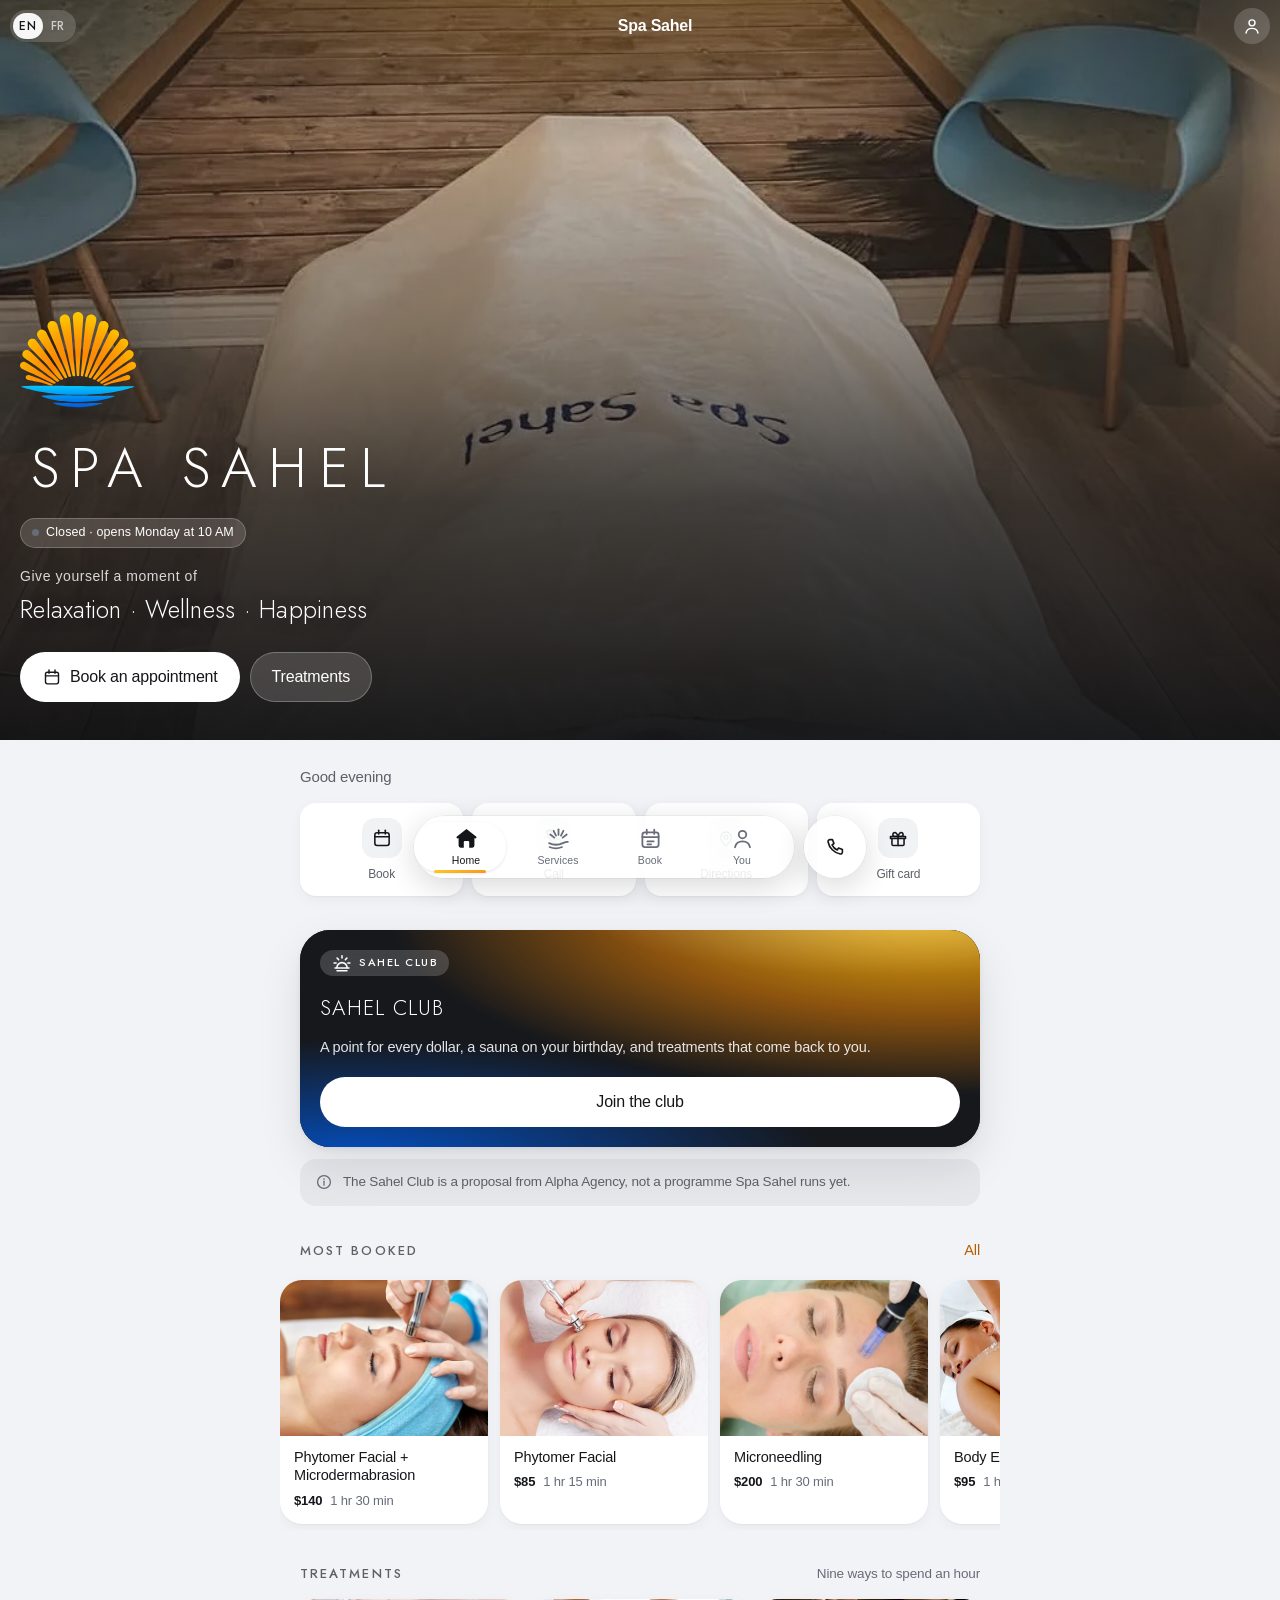
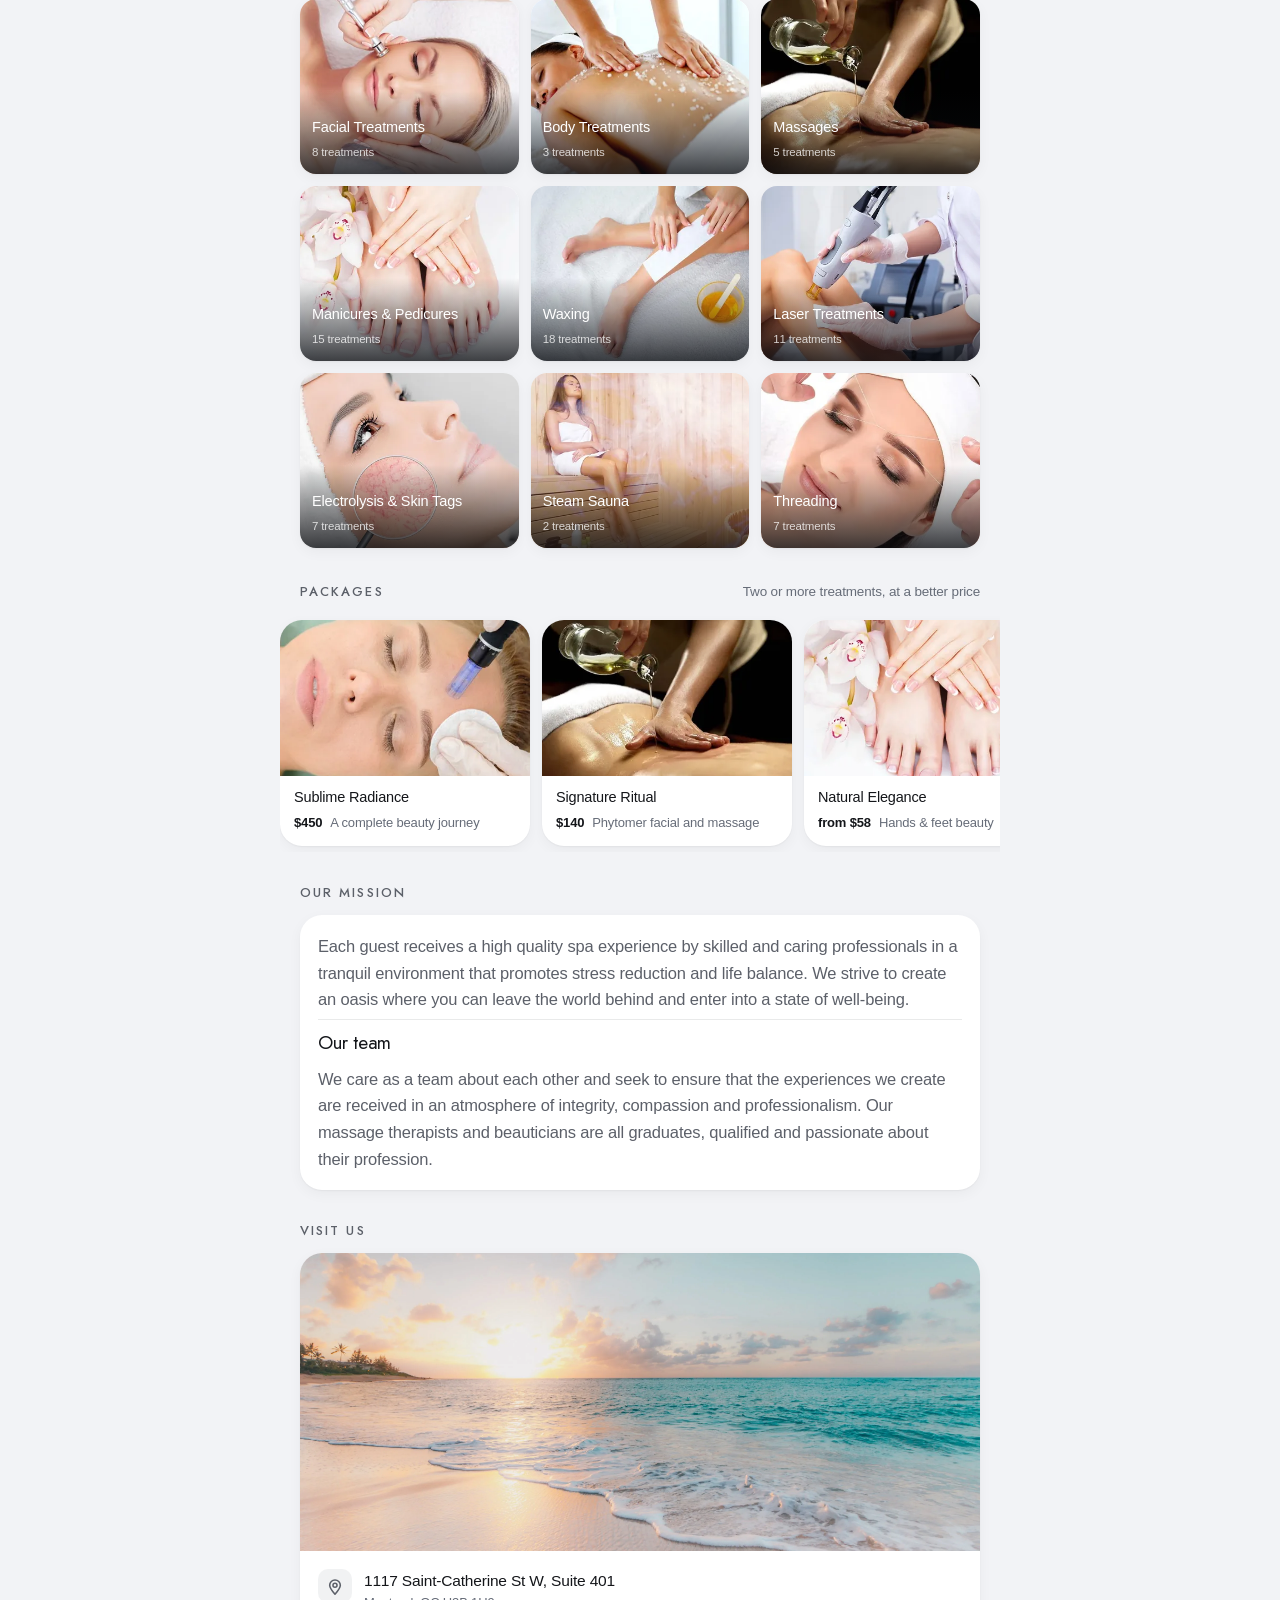
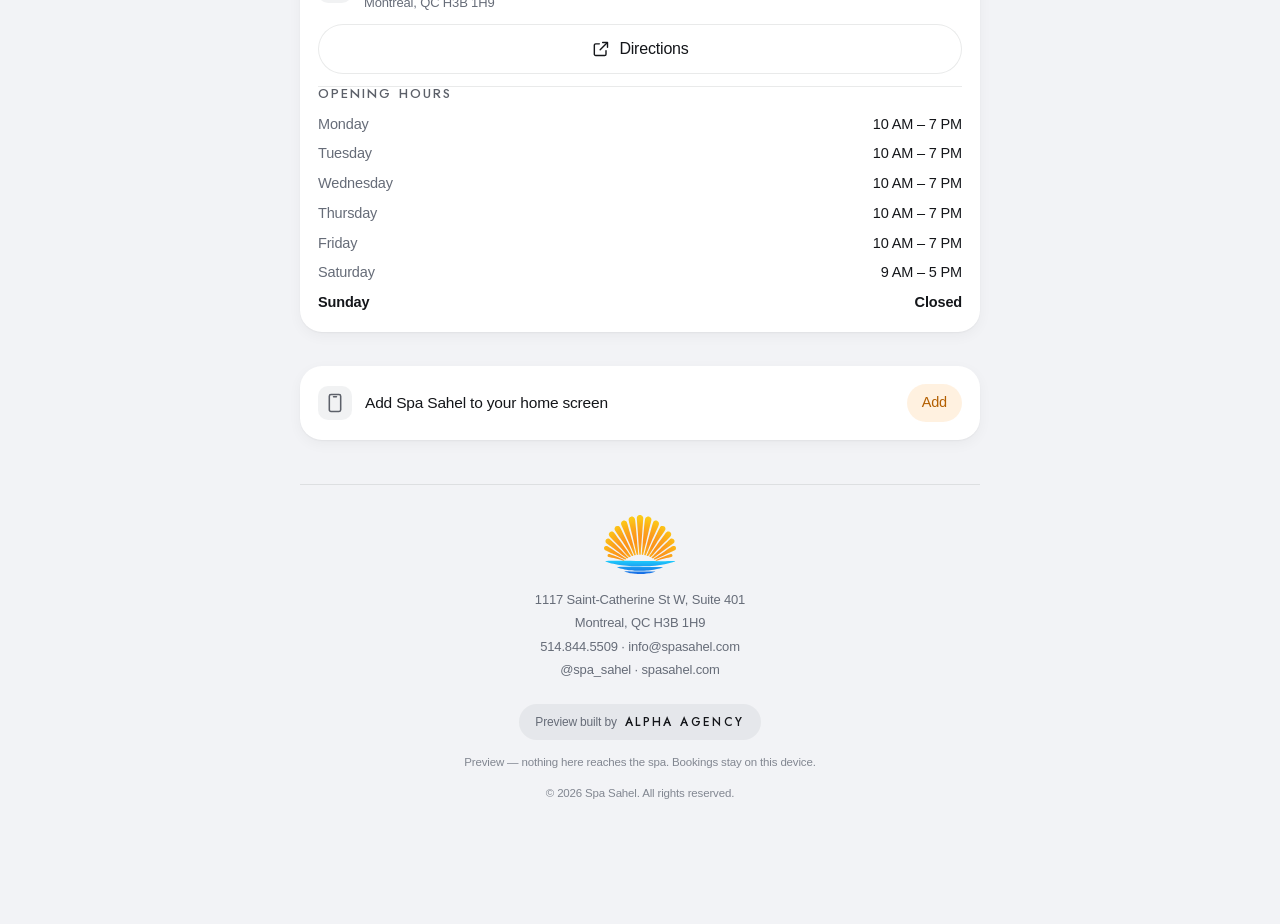
==== index.html @ 3e1ebe16 "Spa Sahel PWA preview An installable app preview for Spa Sahel, 1117 Saint-Catherine St W, Montreal." ====
<!doctype html>
<html lang="en" class="booting">
<head>
<meta charset="utf-8">
<meta name="viewport" content="width=device-width, initial-scale=1, viewport-fit=cover">
<title>Spa Sahel — Montreal</title>
<meta name="description" content="Spa Sahel, 1117 Saint-Catherine St W, Montreal. Facials, massage, laser, waxing and steam sauna — book an appointment.">
<meta name="theme-color" content="#F2F3F6">
<meta name="apple-mobile-web-app-capable" content="yes">
<meta name="apple-mobile-web-app-status-bar-style" content="default">
<meta name="apple-mobile-web-app-title" content="Spa Sahel">
<meta name="mobile-web-app-capable" content="yes">
<meta name="format-detection" content="telephone=no">

<meta property="og:type" content="website">
<meta property="og:title" content="Spa Sahel — Montreal">
<meta property="og:description" content="Give yourself a moment of relaxation, wellness and happiness. Book at 1117 Saint-Catherine St W.">
<meta property="og:image" content="assets/og.jpg">
<meta name="twitter:card" content="summary_large_image">

<link rel="manifest" href="manifest.webmanifest">
<link rel="icon" href="assets/icons/favicon-32.png" sizes="32x32">
<link rel="apple-touch-icon" href="assets/icons/apple-touch-icon.png">
<link rel="preload" href="assets/fonts/jost.woff2" as="font" type="font/woff2" crossorigin>
<link rel="preload" href="assets/photos/room-sm.webp" as="image" type="image/webp">
<link rel="stylesheet" href="css/app.css?v=3b526b7384">

<script>
/* Theme and language before the first paint, so nothing flashes the wrong one.
   Both are read again by their modules; this only stops the flash. */
(function () {
  var root = document.documentElement;
  try {
    var pref = localStorage.getItem("sahel.theme") || "system";
    var dark = pref === "dark" || (pref !== "light" && matchMedia("(prefers-color-scheme: dark)").matches);
    root.dataset.theme = pref;
    root.dataset.mode = dark ? "dark" : "light";
    var meta = document.querySelector('meta[name="theme-color"]');
    if (meta) meta.setAttribute("content", dark ? "#0B0C0E" : "#F2F3F6");
    var lang = localStorage.getItem("sahel.lang");
    if (lang !== "en" && lang !== "fr") {
      lang = (navigator.languages || [navigator.language || "en"])
        .map(function (l) { return String(l).slice(0, 2).toLowerCase(); })
        .filter(function (l) { return l === "en" || l === "fr"; })[0] || "en";
    }
    root.lang = lang;
    root.dataset.lang = lang;
    if (sessionStorage.getItem("sahel.booted")) root.classList.add("boot-warm");
  } catch (e) { root.dataset.mode = "light"; }
})();
</script>
</head>
<body>

<!-- boot:start -->
<div id="boot" aria-hidden="true"><div class="boot-logo"><svg class="logo" viewBox="0 0 1000 820.4" focusable="false"><defs><radialGradient id="sun-boot" gradientUnits="userSpaceOnUse" cx="500.0" cy="642.5" r="642.5"><stop offset="0.0" stop-color="#FDBE12"/><stop offset="0.2" stop-color="#FDA606"/><stop offset="0.42" stop-color="#FD8901"/><stop offset="0.62" stop-color="#FD9506"/><stop offset="0.79" stop-color="#FDAC01"/><stop offset="0.9" stop-color="#FDBE01"/><stop offset="1.0" stop-color="#FDC901"/></radialGradient><linearGradient id="sea-boot" gradientUnits="userSpaceOnUse" x1="0" y1="642.5" x2="0" y2="820.4"><stop offset="0.0" stop-color="#06C2FC"/><stop offset="1.0" stop-color="#005BE3"/></linearGradient></defs><path fill="url(#sun-boot)" d="M498.4 0C502.5 -0.1 507.6 0.3 511.8 1.3C515.6 2.3 519.3 4.1 522.4 5.8C525 7.1 526.7 8.1 529.1 10.2C532.4 13.2 537.1 18.2 539.7 23.1C542.3 28 543.7 32.2 544.6 39.5C546.2 53.3 543.3 71.3 541.5 100.9C536.9 177.5 516.9 451.5 512.4 513.5C511 531.5 511.2 543.3 509.7 548.4C509.3 549.9 509.3 550.5 508.2 551.2C505.8 552.6 494.9 553.4 492.2 551.2C490.1 549.5 491 547.5 490.3 542.6C486.2 513.6 476.3 328.6 470 239.8C465 170 456.9 79 455.9 52.8C455.6 45.8 455.5 43.5 455.9 39.5C456.2 36.1 456.8 32.9 457.6 30.2C458.4 27.8 459.1 26.1 460.3 23.9C461.8 21.2 464.2 17.7 466.5 15.1C468.7 12.6 471.1 10.3 473.6 8.4C476 6.6 478.6 5.2 481.1 4C483.6 2.8 486 2 488.7 1.3C491.7 0.6 494.9 0.1 498.4 0ZM383.2 22.1C386.5 21.9 390.4 22.1 393.5 22.5C396.1 22.9 397.9 23.3 400.6 24.3C404.4 25.7 410.5 29 413.9 31.4C416.3 33.1 417.9 34.7 419.6 36.7C421.6 38.9 423.4 41.1 425 44.2C427.1 48.4 428.4 51.2 430.3 60.2C439.5 103.6 459.7 362.7 467.3 449C471.2 492 474.8 532.9 475.3 545.6C475.4 548.8 476 550.5 475.3 551.5C474.8 552.2 474.1 552.2 472.9 552.5C470.1 553.3 459.8 555.3 457.4 554.3C456.4 553.9 456.5 553.7 455.9 552.4C449.1 538.4 412.4 363.6 392.3 279.5C375 206.9 346.8 96.6 342.9 77.1C342.3 73.8 342.1 73.7 342 71.3C341.8 67.5 341.8 61.1 342.9 56.2C344.1 51.2 346.6 45.5 349.1 41.6C351.1 38.4 353.3 36.3 355.8 34C358.3 31.7 361.1 29.6 364.2 27.8C367.4 26 371.4 24.4 374.8 23.4C377.7 22.6 380.3 22.2 383.2 22.1ZM610.1 22.1C613.9 21.7 618.3 21.8 622.1 22.5C625.8 23.2 629.4 24.5 632.7 26.1C635.9 27.5 638.9 29.3 641.6 31.4C644.2 33.3 646.6 35.7 648.7 38C650.6 40.3 652.2 42.5 653.6 45.1C655 47.9 656.3 51.4 657.1 54.4C657.8 57.2 658.2 59.5 658.4 62.4C658.7 66 658.8 68.3 658 74.4C654.9 96.4 636 163.1 621.8 222.1C600.6 310.1 550 534.4 544.1 551.5C543.6 553 543.9 553.3 543.1 553.8C540.8 555.1 528.7 552.7 526.2 552.1C525.4 551.9 525 552 524.7 551.5C524.1 550.6 524.6 549.1 524.7 546.1C525.3 531.7 530.5 472.8 535.3 419.9C543.4 330.1 560.5 97.8 570.6 57.1C572.8 48.5 574 46.5 576.8 42C579.6 37.6 583.5 33.5 587.4 30.5C591.1 27.7 595.4 25.7 599.4 24.3C603 23 606.4 22.4 610.1 22.1ZM277.3 77.2C281.3 77.2 287.6 77.8 292 79C295.9 80.1 299.3 81.6 302.7 83.9C306.5 86.5 310.8 90.3 313.7 94.1C316.5 97.7 317.4 99.7 319.9 106C327.9 126 343.9 188.7 357 235.8C372.7 292 392.5 364.7 407.3 420.7C419.6 467.1 436.4 532.4 440 548.2C440.8 551.8 441.5 553.4 441.3 554.9C441.2 555.8 441.1 556.3 440.3 556.9C438.2 558.6 426.5 560.2 423.9 560.5C423.1 560.5 422.9 560.7 422.4 560.4C421.7 560 421.5 559.4 420.6 557.7C414.2 545.8 381.8 462.6 357 404.3C323.9 326.6 247.5 159.9 238.8 133.2C237.3 128.7 237.3 128 237 125.1C236.6 121.9 236.6 118.1 237 114.9C237.3 112 237.8 109.7 238.8 106.9C240 103.3 242.6 98.3 244.5 95.4C245.9 93.3 246.8 92.2 248.5 90.5C251 88 255 84.6 258.7 82.5C262.3 80.5 266.8 79 270.2 78.1C272.8 77.5 274.5 77.2 277.3 77.2ZM716.9 77.2C719.5 76.9 721 77 723.5 77.2C727.1 77.6 732.2 78.5 736 79.9C739.5 81.2 742.8 83.1 745.7 85.2C748.6 87.3 751.2 89.9 753.3 92.3C755.1 94.4 756.4 96.1 757.7 98.5C759.4 101.6 761.3 106.7 762.1 109.6C762.7 111.4 762.9 112.1 763 114.1C763.3 117.9 764.2 122.3 762.1 130.9C754.3 164.2 692.4 289.6 660.7 363.7C631.8 431.1 587.9 542.7 579.4 557.3C578.2 559.3 578.4 559.9 577 560.5C573.9 561.6 560.7 558.1 558.8 556.5C558.3 556 558.3 555.8 558.3 554.9C558 549 568.6 512.4 574.1 490.9C579.8 469 584.3 452.4 591.8 424.7C604.4 378 627.3 293.2 643 236.7C656 190.1 672.1 129.9 679.2 109.6C681.5 103 682.2 100.4 684.5 96.7C686.7 93.3 689.4 90.5 692.5 87.9C695.6 85.1 699.2 82.5 703.1 80.8C707.3 78.9 713.1 77.7 716.9 77.2ZM808.7 151.4C812.6 151.1 817.5 151.3 821.6 152.3C825.5 153.1 829.6 155 832.6 156.7C835.1 158 836.7 159.2 838.9 161.1C841.7 163.7 845.4 167.3 847.7 171.3C850.2 175.5 852.2 181.2 853 186C853.8 190.2 853.8 194.2 853 198.4C852.2 203.3 851.5 206.1 847.7 213.5C834.1 240.6 767.4 331.6 728.2 391.1C689.1 450.3 624.3 560.9 612.9 569.7C611.6 570.7 611.4 570.6 610 570.6C606.7 570.6 594.9 569.3 592.8 564.4C589.2 556.2 605.5 533.2 613 516C621.7 496 628.6 480.5 642.1 451.6C670.3 391 763.5 194.7 776.3 172.2C778.1 169 778.1 168.8 779.8 166.9C782.5 163.9 788 159.1 791.8 156.7C794.6 154.9 797 154 799.8 153.1C802.6 152.2 805.4 151.6 808.7 151.4ZM184.2 151.8C187.7 151.6 191.9 151.5 195.8 152.3C199.9 153.1 204.3 154.5 208.2 156.7C212.2 158.9 216.4 162.4 219.3 165.6C221.6 168.1 221.9 168.8 224.6 173.5C239.7 200 327.5 385.6 356.1 447.1C370.6 478.2 378.7 496.7 387.9 517.8C395.3 534.6 407.3 559.4 407.3 563.7C407.3 564.3 407.2 564.4 406.8 564.9C405.1 566.5 392.7 571.3 389.5 571C388.3 570.9 388.3 570.8 387.1 569.7C376.1 559.3 299.4 432 258.1 369.4C221.2 313.5 162.2 233.4 151.4 211.7C148.8 206.6 148.6 205.1 147.8 201.5C147.1 197.8 146.8 193.6 147 190C147.1 186.6 147.8 183.2 148.7 180.2C149.6 177.5 151 174.9 152.3 172.7C153.4 170.7 154.1 169.2 155.8 167.3C158.4 164.4 163.1 160 166.9 157.6C170.1 155.5 173.5 154.1 176.6 153.2C179.3 152.3 181.4 152 184.2 151.8ZM103 229.9C107.1 229.6 112.2 230.1 115.9 230.8C118.9 231.4 121.2 232.2 123.9 233.5C127.1 235 130.6 237.1 133.6 239.7C136.9 242.4 138 243.8 142.5 249.4C163.4 275.1 267.2 419.9 305.8 474.9C327.7 506.1 344.1 530.8 356.1 549.1C363 559.6 370.4 569.6 372 574.2C372.6 575.8 373 576.5 372.4 577.6C370.8 580.3 362.1 586.9 354 585.1C328.1 579.5 262.2 486 215.8 437.4C169.6 389.2 91.4 314.9 75.9 294.7C72.3 289.9 71.6 288.2 70.2 285C68.9 282 68 279.4 67.5 276.1C66.9 272.1 67 266.8 67.5 262.8C68 259.3 68.7 256.6 70.2 253.4C72 249.5 75.6 244.4 78.2 241.5C80 239.5 81.4 238.4 83.5 237C85.9 235.4 88.8 233.7 91.9 232.6C95.3 231.3 99.1 230.2 103 229.9ZM887.7 229.9C891.6 229.4 895.4 229.4 899.2 229.9C903.2 230.5 907.6 231.8 911.2 233.5C914.6 235.1 917.7 237.1 920.5 239.7C923.6 242.6 926.9 246.6 928.9 250.3C930.7 253.6 931.7 257.1 932.5 260.5C933.2 263.9 933.5 267.4 933.4 270.8C933.2 274.2 932.8 277.5 931.6 281C930.1 285.3 929.1 288 924.5 294.3C907.9 317 832.7 386.9 786.9 434.8C740.1 483.6 658.3 579.7 646.9 584.7C645.6 585.2 645.6 584.9 644.4 584.7C641.3 584.1 630.1 579.1 628 577.6C627.5 577.2 627.2 577 627.1 576.6C627 576 627.4 575.4 628 574.2C629.9 570.4 636.7 560.1 643 550.4C653.4 534.5 666.2 515.4 684.9 488.6C721.1 436.9 821.6 298.2 846.9 264C854.5 253.7 857.9 248.8 861.9 244.1C864.3 241.3 865.9 239.7 868.1 237.9C870.3 236.2 872.4 234.7 875.2 233.5C878.7 231.9 883.5 230.5 887.7 229.9ZM55.4 327.9C60.2 327.8 67.1 328.6 72.3 330.6C77.3 332.5 79.2 334 86 339.4C114.2 362 241.5 491.2 286.4 536.7C309.6 560.2 335.2 584.9 338.4 591C339 592 339.2 592.3 338.9 593C337.8 595.4 325.2 602.1 322.1 602.4C320.9 602.5 321 602.2 319.6 601.5C307.2 594.8 201 512.2 149.5 474.9C107.5 444.4 49.8 407.5 34 393.2C29.4 388.9 28.2 387.3 26.1 383.9C24.1 380.6 22.5 377 21.6 373.2C20.7 369.3 20.5 364.5 20.7 360.7C21 357.6 21.5 355.1 22.5 352.3C23.6 349.3 25.3 346.2 27.4 343.4C29.7 340.3 32.7 336.9 35.8 334.6C38.8 332.4 42.2 330.8 45.6 329.7C48.7 328.6 51.6 327.9 55.4 327.9ZM938.4 327.9C942.8 327.4 947.6 327.8 951.8 328.8C955.6 329.7 959.1 331.1 962.4 333.2C965.9 335.5 969.6 338.9 972.2 342.1C974.4 344.9 976.3 348 977.5 350.9C978.5 353.5 979 355.5 979.3 358.5C979.6 362.8 979.4 369.8 978.4 374.1C977.6 377.4 976.6 379.6 974.8 382.5C972.5 386.3 970.7 388.9 965.1 394C946.5 411.1 877.5 455.4 831.9 488.6C782.9 524.3 691 595.3 680.4 601.5C679.3 602.1 679.4 602.4 678.4 602.4C675.4 602.2 661.9 597.3 661.1 592.6C660.1 586.1 676.2 575.6 686.3 564.9C700.7 549.6 717 533 740.1 509.8C780.8 469 884.1 365.8 910.5 342.9C917.9 336.5 920.5 334 925.5 331.4C929.8 329.3 934 328.3 938.4 327.9ZM28 429.4C30.7 429 33.1 429.1 35.6 429.4C38.1 429.7 40.3 430.1 43.1 431.2C46.9 432.6 49.3 434.2 56 438.3C83.2 454.7 214.9 542.4 257.2 571.5C277.1 585.2 291.6 595.4 300.5 602.4C304.6 605.8 309.5 607.7 309.3 610.3C309.2 613 300.3 617.2 297.8 618.2C296.7 618.7 296.7 618.9 295.3 618.7C284.3 617.3 202.3 574.6 155.7 553C109.3 531.5 33.3 499.4 16.4 489.4C12.3 486.9 11.5 486.4 9.3 484C6.7 481.2 3.8 476.7 2.2 473C0.9 469.7 0.3 466.3 0 463.2C-0.2 460.3 -0.2 457.5 0.4 454.7C1.1 451.6 2.4 448.3 4 445.4C5.6 442.5 8 439.5 10.2 437.4C12.2 435.5 13.9 434.2 16.4 432.9C19.6 431.4 24.5 429.9 28 429.4ZM964.4 429.4C968.6 428.9 973.1 429.4 976.9 430.3C980.3 431.1 983.6 432.7 986.3 434.3C988.5 435.7 990.2 437 992 439.2C994.4 442 997.3 446.3 998.7 450.3C1000 454.2 1000.1 459 1000 462.7C999.9 465.7 999.6 468 998.7 470.8C997.5 474.2 995.4 478.3 992.9 481.4C990.4 484.5 988.9 486 983.6 489.4C965.8 500.7 899.9 527.2 855.8 547.7C808.1 569.8 720.3 613.1 707.3 617.8C705.4 618.5 705.4 618.9 704 618.7C701 618.2 690.8 614 690.7 609.8C690.5 600.3 733 578.5 756.9 561.8C784.4 542.7 815.8 522.4 846.9 501.8C880.3 479.8 932.4 442.9 951.1 433.8C957.4 430.8 960 429.9 964.4 429.4ZM69.5 542.4C71.7 542 73.1 542.1 75.3 542.4C78.2 542.8 80.5 543.5 85.1 545C96.3 548.7 120.1 558.2 142.4 567.1C174.4 579.8 234.2 604.4 258.1 614.8C268.9 619.4 278.1 622.7 281.4 625.4C282.6 626.3 283.5 627 283.3 627.9C282.9 629.7 277.3 633.6 272 634.2C260.8 635.4 236.1 623.2 217.9 618.3C199.4 613.2 183.1 609 161.8 604.2C134 597.8 79.2 589.9 65 584.3C60.6 582.5 59.1 581.1 57 579.4C55.3 578 54.1 576.7 53 575C51.7 573 50.5 570.5 49.9 568.3C49.3 566.1 49.2 563.9 49.4 561.5C49.7 559 50.3 555.9 51.7 553.5C53.1 551 55.2 548.6 57.9 546.8C61 544.7 66.2 543 69.5 542.4ZM925.2 542.4C929.1 541.9 932.4 542.5 935.4 543.3C938 543.9 940.1 545 942.1 546.4C944.1 547.8 946 549.5 947.4 551.7C949.1 554.2 950.6 558 951 561C951.4 563.9 950.8 567.1 950.1 569.6C949.5 571.6 948.7 573.2 947.4 575C945.9 577.1 943.4 579.6 941.2 581.2C939.3 582.6 938.4 583.1 935 584.3C922.4 588.6 869.4 597.1 842.2 603.3C820.7 608.1 803.8 612.2 784.8 617.4C765.9 622.5 740.1 635.5 728.5 634.2C722.9 633.5 717.5 629 716.7 627.4C716.5 627 716.5 626.7 716.8 626.2C718.2 624.2 728.8 620.6 738 616.5C754.7 609.2 783.4 596.9 809 586.5C838.7 574.4 885.6 555.7 905.7 548.6C914.6 545.4 919.7 543 925.2 542.4Z"/><path fill="url(#sea-boot)" d="M804.3 642.5C887.3 642.6 987.7 637.4 988.8 643C989.2 644.6 980.9 646.8 974.7 649.1C963.6 653.3 944.9 659.2 926.6 664.2C902.8 670.7 871.6 678 843.6 683.6C815.3 689.2 787.1 693.8 757.5 697.7C726.4 701.8 689.6 705.2 661.3 707.4C639 709.2 621.3 710.1 601.3 710.9C581.4 711.8 564 712.4 541.7 712.7C513.3 713.1 473 713.1 444.6 712.7C422.3 712.4 405.5 711.9 385 710.9C363.3 709.9 340.7 708.5 317.9 706.5C294.1 704.5 267.3 701.5 245.1 698.6C226.3 696.1 211.2 693.8 193 690.6C172.9 687.1 149.7 682.6 129.9 678.3C112 674.4 94.8 670.2 79.1 665.9C65.4 662.2 52.7 658.4 40.7 654.5C30.2 650.9 10.5 646.7 11 643.7C13.7 628.6 632.2 642.5 804.3 642.5ZM724.4 723.7C767.8 723.7 812.1 721.4 816.3 723.8C816.8 724 816.9 724.3 816.8 724.6C816.7 725 815.7 725.3 814.5 725.9C811.1 727.7 802.1 731.7 793.8 734.8C782.1 739 766.2 744 750.5 748C732.3 752.7 709.9 757 690.9 760.4C673.7 763.4 657.8 765.5 641.5 767.4C625.5 769.3 611.4 770.7 593.8 771.8C572.2 773.3 547.2 774.6 521.4 774.9C491.8 775.4 455.3 774.9 426.1 773.6C401.1 772.5 374.1 770.2 356.8 768.3C346.3 767.2 341.2 766.3 331.6 764.8C318.4 762.7 299.6 759.8 284.8 756.8C271.2 754.1 258.9 751.5 246 748C232.7 744.4 217.5 740 206.2 735.6C197.5 732.2 182.9 727.8 183.6 724.9C186.7 711.1 619.1 723.8 724.4 723.7ZM284 784.2C287.4 779.7 396.9 786.3 459.2 786.4C530.3 786.5 648 783.9 687.7 784.2C701.8 784.3 715.9 783.1 716.2 784.9C716.5 786.4 702.8 790.7 696.3 793C690.3 795.1 686.2 796.3 678.6 798.3C665.2 801.8 642.2 807.4 622.5 810.7C600.9 814.3 576.9 817 554.1 818.6C531.4 820.2 507.3 820.6 486.1 820.4C467.4 820.2 451.4 819.3 433.6 817.7C414.8 816.1 391.8 813.1 376.1 810.7C365.2 809 358.1 807.5 348.3 805.4C337.4 802.9 323.7 799.5 313.9 796.6C306.5 794.3 299.9 792 294.5 789.9C290.5 788.4 285.4 786.8 284.3 785.5C283.9 785 283.6 784.6 284 784.2Z"/></svg></div></div>
<!-- boot:end -->

<header id="topbar" data-lifted="0" data-tone="light">
  <button id="lang-pill" class="lang-pill" type="button" aria-label="Language"></button>
  <h1 id="tb-title" class="tb-title"></h1>
  <a class="tb-btn" href="#/you" aria-label="You">
    <svg class="ico" viewBox="0 0 24 24" fill="none" stroke="currentColor" stroke-width="1.7"
      stroke-linecap="round" stroke-linejoin="round" aria-hidden="true" focusable="false">
      <circle cx="12" cy="8.2" r="3.6"/><path d="M4.8 20.4c.7-3.6 3.6-5.6 7.2-5.6s6.5 2 7.2 5.6"/>
    </svg>
  </a>
</header>

<main id="view"></main>

<div id="bookdock" hidden></div>

<nav id="tabbar" class="no-lens" aria-label="Sections">
  <div id="tabs">
    <div id="tabs-lens" aria-hidden="true"></div>
    <div id="tabs-row">
      <a class="tab" data-tab="home" href="#/"><span class="tab-ico"></span><span class="tab-label">Home</span></a>
      <a class="tab" data-tab="services" href="#/services"><span class="tab-ico"></span><span class="tab-label">Services</span></a>
      <a class="tab" data-tab="book" href="#/book"><span class="tab-ico"></span><span class="tab-label">Book</span></a>
      <a class="tab" data-tab="you" href="#/you"><span class="tab-ico"></span><span class="tab-label">You</span></a>
    </div>
  </div>
  <a id="call-btn" href="tel:+15148445509" aria-label="Call Spa Sahel"></a>
</nav>

<div id="scrim"></div>
<div id="toast" role="status" aria-live="polite"></div>

<!-- preload:start -->
<link rel="modulepreload" href="js/basket.js">
<link rel="modulepreload" href="js/boot.js">
<link rel="modulepreload" href="js/brand.js">
<link rel="modulepreload" href="js/chrome.js">
<link rel="modulepreload" href="js/config.js">
<link rel="modulepreload" href="js/data.js">
<link rel="modulepreload" href="js/i18n.js">
<link rel="modulepreload" href="js/icons.js">
<link rel="modulepreload" href="js/install.js">
<link rel="modulepreload" href="js/motion.js">
<link rel="modulepreload" href="js/photos-manifest.js">
<link rel="modulepreload" href="js/photos.js">
<link rel="modulepreload" href="js/router.js">
<link rel="modulepreload" href="js/schedule.js">
<link rel="modulepreload" href="js/store.js">
<link rel="modulepreload" href="js/theme.js">
<link rel="modulepreload" href="js/ui.js">
<link rel="modulepreload" href="js/util.js">
<link rel="modulepreload" href="js/views/book.js">
<link rel="modulepreload" href="js/views/home.js">
<link rel="modulepreload" href="js/views/service.js">
<link rel="modulepreload" href="js/views/services.js">
<link rel="modulepreload" href="js/views/you.js">
<!-- preload:end -->
<script type="module" src="js/app.js?v=3b526b7384"></script>
</body>
</html>
---- css/app.css ----
/* =====================================================================
   Spa Sahel — design system

   The brief, read plainly: a light white ground, and Spa Sahel's own colours
   used as the hovers, the animations and the effects. So the furniture is
   near-neutral — white cards on a cool grey ground, ink-on-white buttons — and
   the sunrise lives in the places that move: the tab lens, the progress ring,
   every hover wash, the focus ring, the selected chip, the hero, the moment a
   booking lands. Orange at 4.5:1 is not a text colour; orange as light on a
   white room is the whole brand.

   The glass follows iOS rather than the usual web pastiche. Three things make
   the difference: the tint is transparent enough to read the page through
   (72%, not 95%), the saturate() pushes the colour that survives the blur, and
   the brightness() clamp keeps a white section from blowing the material out.
   Two traps are load-bearing here and are marked where they bite: a transformed
   ANCESTOR silently switches backdrop-filter off, and animation-fill-mode:both
   leaves an identity transform behind that counts as one.
   ===================================================================== */

@font-face {
  font-family: "Jost";
  src: url("../assets/fonts/jost.woff2") format("woff2");
  font-weight: 300 600;
  font-display: swap;
  unicode-range: U+0000-00FF, U+0131, U+0152-0153, U+2000-206F, U+20AC, U+2122;
}

/* --------------------------------------------------------------- tokens */
:root {
  color-scheme: light;

  /* Spa Sahel's logo, measured off the master */
  --gold: #FDC10D;
  --amber: #FD8B01;
  --sky: #06C2FC;
  --sea: #005BE3;
  --sunrise: linear-gradient(135deg, var(--gold), var(--amber));
  --sunrise-v: linear-gradient(180deg, var(--gold), var(--amber));
  --tide: linear-gradient(135deg, var(--sky), var(--sea));

  /* the readable warm — for text and hairlines, where the raw amber is 2.2:1 */
  --tint: #B35F00;
  --tint-soft: rgba(253, 139, 1, .12);
  --tint-line: rgba(253, 139, 1, .38);
  --cool: #0A57C2;

  --ground: #F2F3F6;
  --card: #FFFFFF;
  --card-2: #FAFBFC;
  --ink: #14161A;
  /* ink-2 and ink-3 are both held above 4.5:1 against the grey ground, not only
     against a white card. iOS's own secondary label sits nearer 3:1; at body
     size on a public site that is a real barrier, so the hierarchy is carried
     by size and weight instead of by how far the grey fades out. */
  --ink-2: #5C6069;
  --ink-3: #666C78;
  --on-dark: #FFFFFF;

  --line: rgba(20, 22, 26, .09);
  --line-2: rgba(20, 22, 26, .055);
  --fill: rgba(118, 124, 138, .10);
  --fill-2: rgba(118, 124, 138, .17);
  --shadow-1: 0 1px 2px rgba(16, 20, 28, .05), 0 4px 14px rgba(16, 20, 28, .045);
  --shadow-2: 0 2px 6px rgba(16, 20, 28, .07), 0 18px 44px rgba(16, 20, 28, .10);
  --shadow-lift: 0 10px 30px rgba(253, 139, 1, .22);

  --glass: rgba(255, 255, 255, .72);
  --glass-edge: rgba(255, 255, 255, .55);
  --glass-line: rgba(20, 22, 26, .085);
  --glass-filter: saturate(185%) blur(22px) brightness(1.04);
  --lens: rgba(255, 255, 255, .92);

  --ok: #19894B;
  --warn: #B3590B;
  --bad: #C22B2B;

  /* type */
  --ui: -apple-system, BlinkMacSystemFont, "SF Pro Text", "Segoe UI", Roboto,
        "Helvetica Neue", Arial, sans-serif;
  --display: "Jost", var(--ui);

  /* metrics */
  --gut: 20px;
  --r-sm: 10px;
  --r: 16px;
  --r-lg: 22px;
  --r-xl: 30px;
  --tabbar-h: 62px;
  --topbar-h: 52px;
  --safe-t: env(safe-area-inset-top, 0px);
  --safe-b: env(safe-area-inset-bottom, 0px);
  --dock: calc(var(--tabbar-h) + var(--safe-b) + 26px);

  /* motion — the iOS sheet spring, and a lens that overshoots a hair */
  --spring: cubic-bezier(.32, .72, 0, 1);
  --spring-lens: cubic-bezier(.34, 1.32, .44, 1);
  --ease: cubic-bezier(.4, 0, .2, 1);
}

:root:not([data-theme="light"]) {
  @media (prefers-color-scheme: dark) {
    color-scheme: dark;
    --ground: #0B0C0E;
    --card: #17191D;
    --card-2: #1D2025;
    --ink: #F4F5F7;
    --ink-2: #A4AAB4;
    --ink-3: #7E8590;
    --tint: #FDB812;
    --cool: #4FA3FF;
    --tint-soft: rgba(253, 184, 18, .14);
    --tint-line: rgba(253, 184, 18, .40);
    --line: rgba(255, 255, 255, .11);
    --line-2: rgba(255, 255, 255, .07);
    --fill: rgba(132, 140, 155, .16);
    --fill-2: rgba(132, 140, 155, .26);
    --shadow-1: 0 1px 2px rgba(0, 0, 0, .5), 0 4px 16px rgba(0, 0, 0, .36);
    --shadow-2: 0 2px 8px rgba(0, 0, 0, .55), 0 20px 48px rgba(0, 0, 0, .5);
    --shadow-lift: 0 10px 30px rgba(253, 139, 1, .2);
    --glass: rgba(24, 26, 31, .68);
    --glass-edge: rgba(255, 255, 255, .11);
    --glass-line: rgba(255, 255, 255, .10);
    --glass-filter: saturate(180%) blur(22px) brightness(.92);
    --lens: rgba(255, 255, 255, .16);
    --ok: #3DD07A;
    --warn: #FFB454;
    --bad: #FF6B6B;
  }
}

:root[data-theme="dark"] {
  color-scheme: dark;
  --ground: #0B0C0E;
  --card: #17191D;
  --card-2: #1D2025;
  --ink: #F4F5F7;
  --ink-2: #A4AAB4;
  --ink-3: #7E8590;
  --tint: #FDB812;
  --cool: #4FA3FF;
  --tint-soft: rgba(253, 184, 18, .14);
  --tint-line: rgba(253, 184, 18, .40);
  --line: rgba(255, 255, 255, .11);
  --line-2: rgba(255, 255, 255, .07);
  --fill: rgba(132, 140, 155, .16);
  --fill-2: rgba(132, 140, 155, .26);
  --shadow-1: 0 1px 2px rgba(0, 0, 0, .5), 0 4px 16px rgba(0, 0, 0, .36);
  --shadow-2: 0 2px 8px rgba(0, 0, 0, .55), 0 20px 48px rgba(0, 0, 0, .5);
  --shadow-lift: 0 10px 30px rgba(253, 139, 1, .2);
  --glass: rgba(24, 26, 31, .68);
  --glass-edge: rgba(255, 255, 255, .11);
  --glass-line: rgba(255, 255, 255, .10);
  --glass-filter: saturate(180%) blur(22px) brightness(.92);
  --lens: rgba(255, 255, 255, .16);
  --ok: #3DD07A;
  --warn: #FFB454;
  --bad: #FF6B6B;
}

/* ----------------------------------------------------------------- base */
* { box-sizing: border-box; }

html {
  -webkit-text-size-adjust: 100%;
  scroll-behavior: smooth;
}
@media (prefers-reduced-motion: reduce) {
  html { scroll-behavior: auto; }
}

body {
  margin: 0;
  min-height: 100dvh;
  background: var(--ground);
  color: var(--ink);
  font: 400 16px/1.5 var(--ui);
  letter-spacing: -.01em;
  -webkit-font-smoothing: antialiased;
  overscroll-behavior-y: none;
  /* the tab bar is glass; nothing above it in the tree may be transformed */
  transform: none;
}

::selection { background: var(--tint-soft); }

h1, h2, h3, h4 { margin: 0; font-weight: 600; letter-spacing: -.02em; line-height: 1.15; }
p { margin: 0; }
a { color: inherit; text-decoration: none; }
button, input, select, textarea { font: inherit; color: inherit; }
button { background: none; border: 0; padding: 0; cursor: pointer; -webkit-tap-highlight-color: transparent; }
img, svg { display: block; max-width: 100%; }
ul, ol { margin: 0; padding: 0; list-style: none; }
input, textarea { -webkit-appearance: none; appearance: none; }

:focus-visible {
  outline: 2.5px solid var(--amber);
  outline-offset: 2px;
  border-radius: 6px;
}

.ico { width: 22px; height: 22px; flex: none; }
.sr {
  position: absolute; width: 1px; height: 1px; padding: 0; margin: -1px;
  overflow: hidden; clip: rect(0 0 0 0); white-space: nowrap; border: 0;
}

/* --------------------------------------------------------------- shell */
#app { position: relative; min-height: 100dvh; }

.screen {
  padding-bottom: calc(var(--dock) + 24px);
  animation: screen-in .42s var(--spring) both;
}
.screen.pad-top { padding-top: calc(var(--topbar-h) + var(--safe-t)); }
.screen.flush { padding-top: 0; }
/* the booking dock sits above the tab bar, so those screens clear both */
.screen[data-route="book"] { padding-bottom: calc(var(--dock) + 108px); }

@keyframes screen-in {
  from { opacity: 0; transform: translate3d(0, 10px, 0); }
  to { opacity: 1; transform: none; }
}
@media (prefers-reduced-motion: reduce) {
  .screen { animation: none; }
}

.wrap { width: min(100%, 720px); margin-inline: auto; padding-inline: var(--gut); }
.wrap-wide { width: min(100%, 1080px); margin-inline: auto; padding-inline: var(--gut); }

section { margin-top: 34px; }
section:first-child { margin-top: 0; }

.sec-head {
  display: flex; align-items: baseline; justify-content: space-between;
  gap: 14px; margin-bottom: 14px;
}
.sec-head h2 {
  font-family: var(--display);
  font-size: 13px; font-weight: 500; letter-spacing: .16em; text-transform: uppercase;
  color: var(--ink-2);
}
.sec-head .sub { font-size: 13.5px; color: var(--ink-3); }
.sec-head .more { font-size: 14.5px; color: var(--tint); font-weight: 500; }
.sec-head .more:hover { text-decoration: underline; }

.title-xl {
  font-family: var(--display);
  font-size: clamp(30px, 8.4vw, 40px);
  font-weight: 300; letter-spacing: -.018em; line-height: 1.06;
}
.title-lg { font-family: var(--display); font-size: 25px; font-weight: 400; letter-spacing: -.012em; }
.lede { font-size: 16.5px; line-height: 1.62; color: var(--ink-2); }
.muted { color: var(--ink-3); }
.tabular { font-variant-numeric: tabular-nums; }

/* ============================================================ TOP BAR
   iOS's large-title behaviour, done with two titles rather than one moving
   one: the page owns the big title and the bar owns the small one, and the
   small one fades and rises into place as the big one leaves. The hairline
   arrives with it, so a bar over a white page has no edge until it needs one.
   ================================================================== */
#topbar {
  position: fixed; inset: 0 0 auto 0; z-index: 60;
  height: calc(var(--topbar-h) + var(--safe-t));
  padding-top: var(--safe-t);
  display: flex; align-items: center; gap: 6px;
  padding-inline: 10px;
  background: transparent;
  transition: background .3s var(--ease), box-shadow .3s var(--ease);
}
#topbar::before {
  content: ""; position: absolute; inset: 0; z-index: -1;
  background: var(--glass);
  -webkit-backdrop-filter: var(--glass-filter);
  backdrop-filter: var(--glass-filter);
  border-bottom: .5px solid var(--glass-line);
  opacity: 0;
  transition: opacity .28s var(--ease);
}
#topbar[data-lifted="1"]::before { opacity: 1; }
/* over the hero photograph the chrome goes white and drops its material */
#topbar[data-tone="dark"] { color: #fff; }
#topbar[data-tone="dark"] .tb-btn { background: rgba(255, 255, 255, .17); color: #fff; }
#topbar[data-tone="dark"] .tb-btn:hover { background: rgba(255, 255, 255, .28); }

.tb-title {
  flex: 1 1 auto; min-width: 0; text-align: center;
  font-size: 16px; font-weight: 600; letter-spacing: -.015em;
  white-space: nowrap; overflow: hidden; text-overflow: ellipsis;
  opacity: 0; transform: translateY(9px);
  transition: opacity .26s var(--ease), transform .34s var(--spring);
}
#topbar[data-lifted="1"] .tb-title { opacity: 1; transform: none; }

.tb-btn {
  width: 36px; height: 36px; flex: none;
  display: grid; place-items: center;
  border-radius: 50%;
  background: var(--fill);
  color: var(--ink);
  transition: background .18s var(--ease), transform .18s var(--spring), color .18s var(--ease);
}
.tb-btn:hover { background: var(--tint-soft); color: var(--tint); }
.tb-btn:active { transform: scale(.9); }
.tb-btn .ico { width: 20px; height: 20px; }
.tb-btn.wide { width: auto; padding-inline: 13px; border-radius: 18px; gap: 5px; font-size: 14px; font-weight: 500; display: flex; }
.tb-spacer { flex: none; width: 36px; }

/* the language pill: two letters, the live one lit */
.lang-pill {
  display: flex; align-items: center; height: 32px; flex: none;
  padding: 3px; border-radius: 17px;
  background: var(--fill);
  font-family: var(--display); font-size: 12px; font-weight: 500; letter-spacing: .08em;
}
#topbar[data-tone="dark"] .lang-pill { background: rgba(255, 255, 255, .17); }
.lang-pill b {
  display: grid; place-items: center; min-width: 30px; height: 26px;
  border-radius: 14px; font-weight: 500; color: var(--ink-2);
  transition: color .2s var(--ease);
}
#topbar[data-tone="dark"] .lang-pill b { color: rgba(255, 255, 255, .7); }
.lang-pill b.on {
  background: var(--card); color: var(--ink);
  box-shadow: 0 1px 3px rgba(16, 20, 28, .13);
}
#topbar[data-tone="dark"] .lang-pill b.on { background: rgba(255, 255, 255, .95); color: #14161A; }

/* ============================================================ TAB BAR
   A floating capsule of glass. Four tabs, a lens that springs between them and
   follows a dragged finger, and a fold: scrolling down collapses the bar to the
   tab you are on, scrolling up opens it again.

   TRAP — the capsule itself may be transformed (it is, when it folds), but
   nothing ABOVE it in the tree may be, or the backdrop-filter stops sampling
   and the glass turns into flat paint. That is why #tabbar is fixed to the body
   and never animated with a keyframe that leaves fill-mode behind.
   ================================================================== */
#tabbar {
  position: fixed; z-index: 70;
  /* Centred with flexbox, NOT with translateX(-50%). The capsule inside carries
     the backdrop-filter, and a transformed ANCESTOR makes it sample an empty
     backdrop — the glass turns into flat paint with no error anywhere. This
     bar is one declaration away from that, every time it is touched. */
  left: 0; right: 0; bottom: calc(var(--safe-b) + 14px);
  display: flex; align-items: center; justify-content: center; gap: 10px;
  pointer-events: none;
  --row-x: 0px; --lens-x: 0px; --lens-w: 0px; --min-w: 0px;
}
#tabbar > * { pointer-events: auto; }

#tabs {
  position: relative;
  height: var(--tabbar-h);
  padding: 6px;
  border-radius: 999px;
  overflow: hidden;
  background: var(--glass);
  -webkit-backdrop-filter: var(--glass-filter);
  backdrop-filter: var(--glass-filter);
  box-shadow:
    0 0 0 .5px var(--glass-line),
    inset 0 .5px 0 var(--glass-edge),
    0 8px 30px rgba(16, 20, 28, .16);
  width: var(--bar-w, auto);
  transition: width .52s var(--spring), border-radius .4s var(--spring);
}
#tabbar.min #tabs { width: calc(var(--min-w) + 12px); }
#tabbar[data-ready="1"] #tabs { width: calc(var(--w, 0px) + 12px); }

#tabs-row {
  display: flex; align-items: stretch; height: 100%;
  transform: translate3d(var(--row-x), 0, 0);
  transition: transform .52s var(--spring);
}

#tabs-lens {
  position: absolute; top: 6px; left: 0; height: calc(100% - 12px);
  width: var(--lens-w); border-radius: 999px;
  transform: translate3d(var(--lens-x), 0, 0);
  background: var(--lens);
  box-shadow: 0 1px 3px rgba(16, 20, 28, .13), inset 0 .5px 0 rgba(255, 255, 255, .8);
  transition: transform .52s var(--spring-lens), width .52s var(--spring), opacity .25s var(--ease);
  pointer-events: none;
}
#tabbar.no-lens #tabs-lens { opacity: 0; }
#tabbar.dragging #tabs-lens { transition: transform .09s linear, width .09s linear; }
#tabbar.dragging #tabs-row { transition: none; }
:root[data-theme="dark"] #tabs-lens,
:root:not([data-theme="light"]) #tabs-lens { box-shadow: inset 0 0 0 .5px rgba(255, 255, 255, .16); }
@media (prefers-color-scheme: light) {
  :root:not([data-theme="dark"]) #tabs-lens { box-shadow: 0 1px 3px rgba(16, 20, 28, .13), inset 0 .5px 0 rgba(255, 255, 255, .8); }
}

/* the sunrise, under the lens — the brand as light rather than paint */
#tabs-lens::after {
  content: ""; position: absolute; inset: auto 0 -1px 0; height: 3px;
  margin-inline: 22%;
  border-radius: 3px;
  background: var(--sunrise);
  opacity: .9;
}

.tab {
  position: relative; z-index: 1;
  display: flex; flex-direction: column; align-items: center; justify-content: center;
  gap: 2px;
  min-width: 70px; padding-inline: 10px;
  color: var(--ink-3);
  font-size: 10.5px; font-weight: 500; letter-spacing: .01em;
  transition: color .26s var(--ease), opacity .34s var(--spring);
}
.tab:hover { color: var(--tint); }
.tab[aria-current="page"] { color: var(--ink); }
#tabbar.min .tab:not([aria-current="page"]) { opacity: 0; pointer-events: none; }

.tab-ico { position: relative; width: 25px; height: 25px; }
.tab-ico .ico { position: absolute; inset: 0; width: 25px; height: 25px; transition: opacity .24s var(--ease), transform .38s var(--spring-lens); }
.tab-ico .ico:nth-child(2) { opacity: 0; transform: scale(.84); }
.tab[aria-current="page"] .tab-ico .ico:nth-child(1) { opacity: 0; transform: scale(1.1); }
.tab[aria-current="page"] .tab-ico .ico:nth-child(2) { opacity: 1; transform: none; }
.tab.under { color: var(--ink); }
:root { --tab-ink-on: var(--glass); }

.tab-badge {
  position: absolute; top: -3px; right: -7px;
  min-width: 17px; height: 17px; padding-inline: 4px;
  display: none; place-items: center;
  border-radius: 9px;
  background: var(--amber); color: #241300;
  font-size: 10.5px; font-weight: 700; letter-spacing: 0;
  box-shadow: 0 0 0 2px var(--glass);
}
.tab-badge.on { display: grid; animation: pop .42s var(--spring-lens); }
@keyframes pop { from { transform: scale(.4); } to { transform: scale(1); } }

/* the standing action, beside the places */
#call-btn {
  width: var(--tabbar-h); height: var(--tabbar-h); flex: none;
  display: grid; place-items: center;
  border-radius: 50%;
  background: var(--glass);
  -webkit-backdrop-filter: var(--glass-filter);
  backdrop-filter: var(--glass-filter);
  color: var(--ink);
  box-shadow:
    0 0 0 .5px var(--glass-line),
    inset 0 .5px 0 var(--glass-edge),
    0 8px 30px rgba(16, 20, 28, .16);
  transition: transform .3s var(--spring-lens), color .24s var(--ease);
}
#call-btn:hover { color: var(--tint); transform: scale(1.06); }
#call-btn:active { transform: scale(.92); }
#call-btn .ico { width: 23px; height: 23px; }

/* At iPhone-mini width the four tabs plus the call button would run off the
   screen, so the tabs give up a little and the button shrinks with them. */
@media (max-width: 400px) {
  :root { --tabbar-h: 58px; }
  .tab { min-width: 62px; padding-inline: 6px; font-size: 10px; }
  .tab-ico, .tab-ico .ico { width: 23px; height: 23px; }
  #tabbar { gap: 8px; }
}
@media (max-width: 340px) {
  .tab { min-width: 56px; }
  #call-btn { display: none; }
}
@media (min-width: 900px) {
  #tabbar { bottom: 22px; }
  .tab { min-width: 92px; }
}

/* =========================================================== surfaces */
.card {
  background: var(--card);
  border-radius: var(--r-lg);
  box-shadow: var(--shadow-1);
  overflow: hidden;
}
.card-pad { padding: 18px; }
.card-glow {
  position: relative;
  transition: box-shadow .34s var(--ease), transform .34s var(--spring);
}
.card-glow:hover { box-shadow: var(--shadow-2); transform: translateY(-2px); }

.list {
  background: var(--card);
  border-radius: var(--r-lg);
  box-shadow: var(--shadow-1);
  overflow: hidden;
}
.row {
  position: relative;
  display: flex; align-items: center; gap: 13px;
  width: 100%; padding: 14px 16px;
  text-align: left;
  transition: background .18s var(--ease);
}
.row + .row::before {
  content: ""; position: absolute; inset: 0 0 auto 16px; height: .5px;
  background: var(--line);
}
button.row:hover, a.row:hover { background: var(--tint-soft); }
button.row:active, a.row:active { background: var(--fill-2); }
.row-ico {
  width: 34px; height: 34px; flex: none;
  display: grid; place-items: center;
  border-radius: 10px;
  background: var(--fill); color: var(--ink-2);
  transition: background .22s var(--ease), color .22s var(--ease);
}
.row:hover .row-ico { background: var(--sunrise); color: #2A1700; }
.row-body { flex: 1 1 auto; min-width: 0; }
.row-title { display: block; font-size: 15.5px; font-weight: 500; letter-spacing: -.012em; }
.row-sub { display: block; font-size: 13px; color: var(--ink-3); margin-top: 2px; line-height: 1.4; }
.row-val { font-size: 15px; color: var(--ink-2); font-variant-numeric: tabular-nums; flex: none; }
.row-chev { color: var(--ink-3); flex: none; }
.row-chev .ico { width: 18px; height: 18px; }

.hairline { height: .5px; background: var(--line); border: 0; margin: 0; }

/* =========================================================== controls */
.btn {
  position: relative;
  display: inline-flex; align-items: center; justify-content: center; gap: 8px;
  min-height: 50px; padding: 0 22px;
  border-radius: 999px;
  font-size: 16px; font-weight: 500; letter-spacing: -.012em;
  background: var(--fill); color: var(--ink);
  overflow: hidden;
  transition: transform .2s var(--spring), background .2s var(--ease), box-shadow .28s var(--ease), opacity .2s var(--ease);
}
.btn:active { transform: scale(.975); }
.btn .ico { width: 20px; height: 20px; }
.btn[disabled], .btn[aria-disabled="true"] { opacity: .42; pointer-events: none; }
.btn.block { display: flex; width: 100%; }
.btn.sm { min-height: 38px; padding-inline: 15px; font-size: 14.5px; }

/* the primary action is ink on white — and the sunrise arrives as light,
   washing across on hover and flaring under a press */
.btn-primary { background: var(--ink); color: var(--ground); }
.btn-primary::before {
  content: ""; position: absolute; inset: 0; z-index: 0;
  background: var(--sunrise);
  opacity: 0;
  transition: opacity .3s var(--ease);
}
.btn-primary > * { position: relative; z-index: 1; }
.btn-primary:hover { box-shadow: var(--shadow-lift); color: #2A1700; }
.btn-primary:hover::before { opacity: 1; }
.btn-primary:active::before { opacity: 1; }

.btn-tint { background: var(--tint-soft); color: var(--tint); }
.btn-tint:hover { background: var(--sunrise); color: #2A1700; }
.btn-ghost { background: transparent; box-shadow: inset 0 0 0 1px var(--line); }
.btn-ghost:hover { background: var(--tint-soft); box-shadow: inset 0 0 0 1px var(--tint-line); color: var(--tint); }
.btn-quiet { background: transparent; color: var(--ink-2); min-height: 42px; }
.btn-quiet:hover { color: var(--tint); background: var(--tint-soft); }
.btn-danger { background: transparent; color: var(--bad); box-shadow: inset 0 0 0 1px var(--line); }
.btn-danger:hover { background: rgba(194, 43, 43, .1); box-shadow: inset 0 0 0 1px rgba(194, 43, 43, .34); }

/* chips — the filter row on Services, and the health answers */
.chips { display: flex; gap: 8px; overflow-x: auto; scrollbar-width: none; padding: 2px 0 4px; }
.chips::-webkit-scrollbar { display: none; }
.chips.wrap-chips { flex-wrap: wrap; overflow: visible; }
.chip {
  flex: none;
  display: inline-flex; align-items: center; gap: 7px;
  height: 38px; padding-inline: 15px;
  border-radius: 19px;
  background: var(--card);
  box-shadow: inset 0 0 0 1px var(--line);
  font-size: 14.5px; font-weight: 500; letter-spacing: -.01em;
  color: var(--ink-2);
  white-space: nowrap;
  transition: color .2s var(--ease), box-shadow .24s var(--ease), background .24s var(--ease), transform .2s var(--spring);
}
.chip .ico { width: 17px; height: 17px; }
.chip:hover { color: var(--tint); box-shadow: inset 0 0 0 1px var(--tint-line); }
.chip:active { transform: scale(.96); }
.chip[aria-pressed="true"], .chip.on {
  color: var(--ink); background: var(--tint-soft);
  box-shadow: inset 0 0 0 1.5px var(--tint-line);
}

/* segmented control, iOS-style: a sliding pill behind the options */
.seg {
  position: relative; display: grid; gap: 0;
  padding: 3px; border-radius: 12px; background: var(--fill);
  grid-auto-flow: column; grid-auto-columns: 1fr;
}
.seg::before {
  content: ""; position: absolute; z-index: 0;
  top: 3px; bottom: 3px; left: 3px;
  width: calc((100% - 6px) / var(--seg-n, 3));
  border-radius: 9px;
  background: var(--card);
  box-shadow: 0 1px 3px rgba(16, 20, 28, .14);
  transform: translateX(calc(var(--seg-i, 0) * 100%));
  transition: transform .38s var(--spring);
}
.seg button {
  position: relative; z-index: 1;
  min-height: 32px; padding-inline: 8px;
  font-size: 14px; font-weight: 500; color: var(--ink-2);
  transition: color .2s var(--ease);
}
.seg button[aria-selected="true"] { color: var(--ink); }
.seg button:hover { color: var(--tint); }

/* switch */
.switch {
  position: relative; flex: none;
  width: 51px; height: 31px; border-radius: 16px;
  background: var(--fill-2);
  transition: background .3s var(--ease);
}
.switch::after {
  content: ""; position: absolute; top: 2px; left: 2px;
  width: 27px; height: 27px; border-radius: 50%;
  background: #fff;
  box-shadow: 0 2px 5px rgba(16, 20, 28, .22);
  transition: transform .34s var(--spring);
}
.switch[aria-checked="true"] { background: var(--sunrise); }
.switch[aria-checked="true"]::after { transform: translateX(20px); }

/* check — used for the multi-answer health list and the consent box */
.check {
  width: 24px; height: 24px; flex: none;
  display: grid; place-items: center;
  border-radius: 50%;
  box-shadow: inset 0 0 0 1.6px var(--line);
  color: transparent;
  transition: box-shadow .22s var(--ease), background .22s var(--ease), color .22s var(--ease);
}
.check .ico { width: 15px; height: 15px; stroke-width: 2.6; }
[aria-checked="true"] > .check, .check[aria-checked="true"] {
  background: var(--sunrise); box-shadow: none; color: #2A1700;
}
.check.square { border-radius: 7px; }

/* stepper */
.stepper { display: inline-flex; align-items: center; gap: 2px; background: var(--fill); border-radius: 999px; padding: 3px; }
.stepper button {
  width: 30px; height: 30px; display: grid; place-items: center;
  border-radius: 50%; color: var(--ink-2);
  transition: background .18s var(--ease), color .18s var(--ease);
}
.stepper button:hover { background: var(--card); color: var(--tint); }
.stepper button[disabled] { opacity: .35; pointer-events: none; }
.stepper .n { min-width: 22px; text-align: center; font-size: 15px; font-weight: 600; font-variant-numeric: tabular-nums; }
.stepper .ico { width: 16px; height: 16px; stroke-width: 2.2; }

/* ------------------------------------------------------------- fields */
.field { position: relative; }
.field + .field { margin-top: 10px; }
.field label {
  display: block;
  font-size: 12.5px; font-weight: 500; letter-spacing: .02em;
  color: var(--ink-3); margin-bottom: 6px; padding-left: 2px;
}
.field input, .field textarea, .field select {
  width: 100%;
  min-height: 50px; padding: 13px 15px;
  border: 0; border-radius: 14px;
  background: var(--card);
  box-shadow: inset 0 0 0 1px var(--line);
  font-size: 16px; letter-spacing: -.01em;
  transition: box-shadow .24s var(--ease), background .24s var(--ease);
}
.field textarea { min-height: 92px; resize: vertical; line-height: 1.5; }
.field input::placeholder, .field textarea::placeholder { color: var(--ink-3); }
.field input:focus, .field textarea:focus, .field select:focus {
  outline: none;
  box-shadow: inset 0 0 0 1.5px var(--tint-line), 0 0 0 4px var(--tint-soft);
}
.field.bad input, .field.bad textarea { box-shadow: inset 0 0 0 1.5px rgba(194, 43, 43, .55); }
.field .err { font-size: 13px; color: var(--bad); margin-top: 6px; padding-left: 2px; }
.field .hint { font-size: 12.5px; color: var(--ink-3); margin-top: 6px; padding-left: 2px; }

/* ============================================================== hero */
.hero {
  position: relative;
  min-height: min(88dvh, 740px);
  display: flex; flex-direction: column; justify-content: flex-end;
  padding: calc(var(--topbar-h) + var(--safe-t) + 20px) var(--gut) 38px;
  color: #fff;
  overflow: hidden;
  isolation: isolate;
}
.hero-media { position: absolute; inset: 0; z-index: -2; }
.hero-media img { width: 100%; height: 100%; object-fit: cover; object-position: 50% 42%; }
.hero-scrim {
  position: absolute; inset: 0; z-index: -1;
  /* The room photograph is pale and busy through its middle — a towel, a wall
     mural — so the scrim has to carry the type from halfway down, not only at
     the foot. Measured against the brightest pixel under each line. */
  background:
    linear-gradient(180deg, rgba(8, 10, 14, .52) 0%, rgba(8, 10, 14, .14) 20%,
      rgba(8, 10, 14, .40) 46%, rgba(8, 10, 14, .72) 68%, rgba(10, 12, 16, .92) 100%);
}
/* the sunrise, thrown across the top of the picture as light */
.hero-glow {
  position: absolute; inset: -20% -10% auto -10%; height: 74%; z-index: -1;
  background: radial-gradient(60% 70% at 50% 0%, rgba(253, 193, 13, .5), rgba(253, 139, 1, .16) 46%, transparent 72%);
  mix-blend-mode: screen;
  animation: glow-breathe 11s ease-in-out infinite;
}
@keyframes glow-breathe {
  0%, 100% { opacity: .82; transform: translateY(0) scale(1); }
  50% { opacity: 1; transform: translateY(2%) scale(1.05); }
}

.hero-logo { width: min(116px, 29vw); margin-bottom: 18px; filter: drop-shadow(0 6px 22px rgba(0, 0, 0, .3)); }
.hero-logo svg { width: 100%; height: auto; }
.hero-word {
  font-family: var(--display);
  font-size: clamp(34px, 11vw, 56px); font-weight: 300;
  letter-spacing: .2em; text-transform: uppercase;
  margin-bottom: 8px; text-indent: .2em;
  text-shadow: 0 2px 24px rgba(0, 0, 0, .32);
}
.hero-line {
  font-size: 14px; letter-spacing: .04em; color: rgba(255, 255, 255, .82);
  margin-bottom: 4px;
}
.hero-tag {
  font-family: var(--display);
  font-size: clamp(18px, 5.4vw, 25px); font-weight: 300; letter-spacing: .01em;
  color: #fff; margin-bottom: 24px;
  text-shadow: 0 2px 18px rgba(0, 0, 0, .3);
}
.hero-cta { display: flex; gap: 10px; flex-wrap: wrap; }
.hero .btn-primary { background: #fff; color: #14161A; }
.hero .btn-glass {
  background: rgba(255, 255, 255, .16);
  -webkit-backdrop-filter: saturate(170%) blur(16px);
  backdrop-filter: saturate(170%) blur(16px);
  box-shadow: inset 0 0 0 1px rgba(255, 255, 255, .26);
  color: #fff;
}
.hero .btn-glass:hover { background: rgba(255, 255, 255, .27); }

.hero-door {
  display: inline-flex; align-items: center; gap: 7px;
  align-self: flex-start;
  height: 30px; padding-inline: 12px; margin-bottom: 18px;
  border-radius: 15px;
  background: rgba(255, 255, 255, .16);
  -webkit-backdrop-filter: saturate(170%) blur(16px);
  backdrop-filter: saturate(170%) blur(16px);
  box-shadow: inset 0 0 0 1px rgba(255, 255, 255, .22);
  font-size: 12.5px; font-weight: 500; letter-spacing: .01em;
}
.dot { width: 7px; height: 7px; border-radius: 50%; background: var(--ink-3); flex: none; }
.dot.on { background: #4ADE80; box-shadow: 0 0 0 3px rgba(74, 222, 128, .25); animation: pulse 2.6s ease-in-out infinite; }
@keyframes pulse { 50% { box-shadow: 0 0 0 6px rgba(74, 222, 128, 0); } }

/* ============================================================ tiles */
.rail {
  display: flex; gap: 12px;
  overflow-x: auto; scroll-snap-type: x mandatory;
  scrollbar-width: none;
  margin-inline: calc(var(--gut) * -1);
  padding: 4px var(--gut) 6px;
}
.rail::-webkit-scrollbar { display: none; }
.rail > * { scroll-snap-align: start; flex: none; }

.tile {
  position: relative; display: block;
  width: 208px;
  border-radius: var(--r-lg);
  background: var(--card);
  box-shadow: var(--shadow-1);
  overflow: hidden;
  transition: transform .38s var(--spring), box-shadow .38s var(--ease);
}
.tile:hover { transform: translateY(-3px); box-shadow: var(--shadow-2); }
.tile-media { position: relative; aspect-ratio: 4 / 3; overflow: hidden; background: var(--fill); }
.tile-media img { width: 100%; height: 100%; object-fit: cover; transition: transform .7s var(--ease), filter .5s var(--ease); }
.tile:hover .tile-media img { transform: scale(1.06); }
/* the sunrise wipes across the picture on hover — the brand as an effect */
.tile-media::after {
  content: ""; position: absolute; inset: 0;
  background: linear-gradient(120deg, transparent 30%, rgba(253, 193, 13, .34), transparent 70%);
  transform: translateX(-100%);
  opacity: 0;
  transition: transform .8s var(--ease), opacity .3s var(--ease);
}
.tile:hover .tile-media::after { transform: translateX(100%); opacity: 1; }
.tile-body { padding: 12px 14px 14px; }
.tile-name { font-size: 14.5px; font-weight: 500; letter-spacing: -.012em; line-height: 1.28; }
.tile-meta { display: flex; align-items: baseline; gap: 8px; margin-top: 6px; font-size: 13px; color: var(--ink-3); }
.tile-price { color: var(--ink); font-weight: 600; font-variant-numeric: tabular-nums; }

.grid-2 { display: grid; grid-template-columns: repeat(2, 1fr); gap: 12px; }
.grid-3 { display: grid; grid-template-columns: repeat(auto-fill, minmax(150px, 1fr)); gap: 12px; }
@media (min-width: 640px) { .grid-2 { grid-template-columns: repeat(3, 1fr); } }

.gtile { position: relative; display: block; border-radius: var(--r); overflow: hidden; background: var(--card); box-shadow: var(--shadow-1); transition: transform .34s var(--spring), box-shadow .34s var(--ease); }
.gtile:hover { transform: translateY(-2px); box-shadow: var(--shadow-2); }
.gtile-media { aspect-ratio: 5 / 4; overflow: hidden; background: var(--fill); }
.gtile-media img { width: 100%; height: 100%; object-fit: cover; transition: transform .7s var(--ease); }
.gtile:hover .gtile-media img { transform: scale(1.07); }
.gtile-cap { position: absolute; inset: auto 0 0 0; padding: 26px 12px 11px; color: #fff;
  background: linear-gradient(180deg, transparent, rgba(8, 10, 14, .78)); }
.gtile-cap b { display: block; font-size: 14.5px; font-weight: 500; letter-spacing: -.01em; }
.gtile-cap small { font-size: 11.5px; opacity: .78; }
.gtile-ray { position: absolute; inset: auto 0 0 0; height: 3px; background: var(--sunrise); transform: scaleX(0); transform-origin: left; transition: transform .5s var(--spring); }
.gtile:hover .gtile-ray { transform: scaleX(1); }

/* quick actions */
.quick { display: grid; grid-template-columns: repeat(4, 1fr); gap: 9px; }
.quick a, .quick button {
  display: flex; flex-direction: column; align-items: center; gap: 7px;
  padding: 15px 6px 13px;
  border-radius: var(--r);
  background: var(--card);
  box-shadow: var(--shadow-1);
  font-size: 12px; font-weight: 500; color: var(--ink-2);
  transition: transform .26s var(--spring), color .22s var(--ease), box-shadow .3s var(--ease);
}
.quick a:hover, .quick button:hover { color: var(--tint); transform: translateY(-2px); box-shadow: var(--shadow-2); }
.quick a:active, .quick button:active { transform: scale(.96); }
.quick .qi {
  width: 40px; height: 40px; display: grid; place-items: center;
  border-radius: 13px; background: var(--fill); color: var(--ink);
  transition: background .28s var(--ease), color .28s var(--ease), transform .4s var(--spring-lens);
}
.quick a:hover .qi, .quick button:hover .qi { background: var(--sunrise); color: #2A1700; transform: rotate(-6deg) scale(1.06); }

/* ====================================================== the club card */
.club {
  position: relative;
  border-radius: var(--r-xl);
  padding: 20px;
  color: #fff;
  overflow: hidden;
  background: #1B1D22;
  box-shadow: var(--shadow-2);
  isolation: isolate;
}
.club::before {
  content: ""; position: absolute; inset: 0; z-index: -1;
  background:
    radial-gradient(120% 100% at 8% 108%, rgba(0, 91, 227, .85), transparent 58%),
    radial-gradient(110% 120% at 92% -10%, rgba(253, 193, 13, .92), rgba(253, 139, 1, .5) 40%, transparent 72%),
    #16181C;
}
.club::after {
  content: ""; position: absolute; inset: -40% -20% auto -20%; height: 90%; z-index: -1;
  background: radial-gradient(50% 60% at 76% 26%, rgba(255, 255, 255, .34), transparent 70%);
  animation: club-drift 14s ease-in-out infinite;
}
@keyframes club-drift { 50% { transform: translate3d(-6%, 5%, 0) scale(1.12); } }
.club-top { display: flex; align-items: flex-start; justify-content: space-between; gap: 14px; }
.club-tier {
  display: inline-flex; align-items: center; gap: 6px;
  height: 26px; padding-inline: 11px; border-radius: 13px;
  background: rgba(255, 255, 255, .18);
  -webkit-backdrop-filter: blur(8px); backdrop-filter: blur(8px);
  font-family: var(--display); font-size: 11px; font-weight: 500; letter-spacing: .14em; text-transform: uppercase;
}
.club-name { font-family: var(--display); font-size: 21px; font-weight: 300; letter-spacing: .06em; text-transform: uppercase; }
.club-pts { display: flex; align-items: baseline; gap: 7px; margin-top: 16px; }
.club-pts b { font-size: 42px; font-weight: 300; letter-spacing: -.03em; font-variant-numeric: tabular-nums; line-height: 1; }
.club-pts span { font-size: 13px; opacity: .8; }
.club-bar { height: 6px; border-radius: 3px; background: rgba(255, 255, 255, .2); margin-top: 16px; overflow: hidden; }
.club-bar i { display: block; height: 100%; border-radius: 3px; background: linear-gradient(90deg, #FFE39A, #FFF); transform-origin: left; animation: bar-in 1.1s var(--spring) both; }
@keyframes bar-in { from { transform: scaleX(0); } }
.club-next { font-size: 12.5px; opacity: .82; margin-top: 9px; }

/* the tier ring on the profile */
.ring { position: relative; width: 116px; height: 116px; flex: none; }
.ring svg { width: 100%; height: 100%; transform: rotate(-90deg); }
.ring circle { fill: none; stroke-width: 9; stroke-linecap: round; }
.ring .track { stroke: var(--fill-2); }
.ring .val { stroke: url(#ring-grad); stroke-dasharray: var(--dash); stroke-dashoffset: var(--off); transition: stroke-dashoffset 1.2s var(--spring); }
.ring-mid { position: absolute; inset: 0; display: grid; place-content: center; text-align: center; }
.ring-mid b { display: block; font-size: 27px; font-weight: 300; letter-spacing: -.02em; font-variant-numeric: tabular-nums; line-height: 1.1; }
.ring-mid small { font-size: 10.5px; color: var(--ink-3); letter-spacing: .06em; text-transform: uppercase; }

/* ======================================================== the booking */
.steps { display: flex; align-items: center; gap: 6px; padding: 0 var(--gut) 4px; }
.step-dot {
  flex: 1 1 0; height: 3px; border-radius: 2px;
  background: var(--fill-2);
  overflow: hidden;
}
.step-dot i { display: block; height: 100%; width: 0; border-radius: 2px; background: var(--sunrise); transition: width .5s var(--spring); }
.step-dot.done i, .step-dot.on i { width: 100%; }
.step-dot.on i { background: var(--sunrise); }

.step-head { padding: 4px var(--gut) 0; }
.step-kicker { font-family: var(--display); font-size: 11.5px; font-weight: 500; letter-spacing: .16em; text-transform: uppercase; color: var(--tint); }
.step-title { font-family: var(--display); font-size: clamp(25px, 7vw, 31px); font-weight: 300; letter-spacing: -.014em; margin-top: 7px; }
.step-sub { font-size: 14.5px; color: var(--ink-2); margin-top: 9px; line-height: 1.55; }

/* the dock that carries the total and the next step */
/* Same rule as the tab bar: centred without a transform, so the glass works. */
#bookdock {
  position: fixed; z-index: 65;
  left: 0; right: 0; margin-inline: auto;
  bottom: calc(var(--safe-b) + var(--tabbar-h) + 24px);
  width: min(100% - 24px, 700px);
  border-radius: var(--r-lg);
  padding: 12px 14px;
  display: flex; align-items: center; gap: 12px;
  background: var(--glass);
  -webkit-backdrop-filter: var(--glass-filter);
  backdrop-filter: var(--glass-filter);
  box-shadow: 0 0 0 .5px var(--glass-line), inset 0 .5px 0 var(--glass-edge), 0 10px 34px rgba(16, 20, 28, .18);
  /* the dock slides, so it may transform; its ancestor (body) may not */
  transition: transform .5s var(--spring), opacity .3s var(--ease);
}
#bookdock[hidden] { display: none; }
#bookdock.away { transform: translateY(calc(100% + 40px)); opacity: 0; }
.dock-sum { flex: 1 1 auto; min-width: 0; }
.dock-sum b { display: block; font-size: 17px; font-weight: 600; letter-spacing: -.02em; font-variant-numeric: tabular-nums; }
.dock-sum small { display: block; font-size: 12.5px; color: var(--ink-3); margin-top: 1px; }

/* calendar strip */
.cal {
  display: flex; gap: 8px; overflow-x: auto; scrollbar-width: none;
  margin-inline: calc(var(--gut) * -1); padding: 4px var(--gut) 8px;
  scroll-snap-type: x proximity;
}
.cal::-webkit-scrollbar { display: none; }
.cal-day {
  flex: none; scroll-snap-align: center;
  width: 58px; padding: 10px 0 11px;
  border-radius: 16px;
  background: var(--card);
  box-shadow: inset 0 0 0 1px var(--line);
  text-align: center;
  transition: transform .28s var(--spring), box-shadow .26s var(--ease), background .26s var(--ease), color .26s var(--ease);
}
.cal-day small { display: block; font-size: 11px; color: var(--ink-3); letter-spacing: .04em; text-transform: uppercase; }
.cal-day b { display: block; font-size: 19px; font-weight: 500; margin-top: 3px; font-variant-numeric: tabular-nums; }
.cal-day i { display: block; width: 5px; height: 5px; border-radius: 50%; margin: 6px auto 0; background: var(--ok); }
.cal-day.tight i { background: var(--warn); }
.cal-day.full i, .cal-day.closed i { background: var(--ink-3); opacity: .5; }
.cal-day:hover { box-shadow: inset 0 0 0 1.5px var(--tint-line); transform: translateY(-2px); }
.cal-day[aria-pressed="true"] {
  background: var(--sunrise); color: #2A1700;
  box-shadow: var(--shadow-lift);
  transform: translateY(-2px);
}
.cal-day[aria-pressed="true"] small { color: rgba(42, 23, 0, .72); }
.cal-day[aria-pressed="true"] i { background: rgba(42, 23, 0, .55); }
.cal-day[disabled] { opacity: .34; pointer-events: none; }
.cal-month { font-size: 12.5px; font-weight: 500; letter-spacing: .08em; text-transform: uppercase; color: var(--ink-3); padding: 0 var(--gut) 6px; }

/* slot grid */
.slots { display: grid; grid-template-columns: repeat(auto-fill, minmax(84px, 1fr)); gap: 8px; }
.slot {
  min-height: 46px; border-radius: 13px;
  background: var(--card);
  box-shadow: inset 0 0 0 1px var(--line);
  font-size: 15px; font-weight: 500; font-variant-numeric: tabular-nums;
  letter-spacing: -.01em;
  transition: transform .24s var(--spring), box-shadow .24s var(--ease), background .24s var(--ease), color .24s var(--ease);
}
.slot:hover { box-shadow: inset 0 0 0 1.5px var(--tint-line); color: var(--tint); transform: translateY(-1px); }
.slot[aria-pressed="true"] { background: var(--sunrise); color: #2A1700; box-shadow: var(--shadow-lift); }
.slot[disabled] { opacity: .3; pointer-events: none; text-decoration: line-through; }
.slot-group { margin-top: 18px; }
.slot-group h3 { font-size: 12.5px; font-weight: 500; letter-spacing: .1em; text-transform: uppercase; color: var(--ink-3); margin-bottom: 9px; }

/* the person picker */
.person {
  display: flex; align-items: center; gap: 13px; width: 100%;
  padding: 13px 15px;
  border-radius: var(--r);
  background: var(--card);
  box-shadow: inset 0 0 0 1px var(--line);
  text-align: left;
  transition: box-shadow .24s var(--ease), background .24s var(--ease), transform .24s var(--spring);
}
.person + .person { margin-top: 9px; }
.person:hover { box-shadow: inset 0 0 0 1.5px var(--tint-line); transform: translateY(-1px); }
.person[aria-pressed="true"] { box-shadow: inset 0 0 0 2px var(--amber); background: var(--tint-soft); }
.person[disabled] { opacity: .45; pointer-events: none; }
.avatar {
  width: 44px; height: 44px; flex: none;
  display: grid; place-items: center;
  border-radius: 50%;
  background: var(--fill); color: var(--ink-2);
  font-size: 15px; font-weight: 600; letter-spacing: .02em;
}
.avatar.sun { background: var(--sunrise); color: #2A1700; }
.avatar.sea { background: var(--tide); color: #fff; }

/* the receipt on the last step */
.receipt { padding: 4px 0; }
/* A receipt line is a label and a value. Most values are a price and stay on
   one line; a few are a sentence ("Phytomer Facial · Massage — 60 minutes")
   and must be allowed to wrap rather than run over the label beside them. */
.receipt-row {
  display: flex; align-items: baseline; justify-content: space-between;
  gap: 16px; padding: 9px 0; font-size: 15px;
}
.receipt-row + .receipt-row { border-top: .5px solid var(--line); }
.receipt-row .k { flex: 0 1 auto; min-width: 0; color: var(--ink-2); }
.receipt-row .v {
  flex: 1 1 auto; min-width: 0;
  text-align: right; text-wrap: balance;
  font-variant-numeric: tabular-nums; font-weight: 500;
}
.receipt-row.total { border-top: 1px solid var(--line); margin-top: 4px; padding-top: 13px; }
.receipt-row.total .k { color: var(--ink); font-weight: 600; font-size: 16px; }
.receipt-row.total .v { font-size: 21px; font-weight: 600; letter-spacing: -.02em; }
.receipt-row.credit .v { color: var(--ok); }

/* the confirmation: the sun comes up */
.done-mark { position: relative; width: 132px; height: 132px; margin: 6px auto 22px; display: grid; place-items: center; }
.done-mark .halo {
  position: absolute; inset: 0; border-radius: 50%;
  background: radial-gradient(circle, rgba(253, 193, 13, .48), transparent 68%);
  animation: halo 2.6s var(--ease) infinite;
}
@keyframes halo { 0%, 100% { transform: scale(.9); opacity: .7; } 50% { transform: scale(1.12); opacity: 1; } }
.done-mark .disc {
  position: relative; width: 82px; height: 82px; border-radius: 50%;
  background: var(--sunrise);
  display: grid; place-items: center; color: #2A1700;
  box-shadow: 0 10px 30px rgba(253, 139, 1, .38);
  animation: rise .9s var(--spring-lens) both;
}
@keyframes rise { from { transform: translateY(26px) scale(.7); opacity: 0; } }
.done-mark .disc .ico { width: 40px; height: 40px; stroke-width: 2.2; }

.ref-chip {
  display: inline-flex; align-items: center; gap: 9px;
  padding: 9px 16px; border-radius: 14px;
  background: var(--fill);
  font-family: var(--display); font-size: 18px; font-weight: 500; letter-spacing: .12em;
}

/* ============================================================= sheet */
#scrim {
  position: fixed; inset: 0; z-index: 80;
  background: rgba(10, 12, 16, .42);
  -webkit-backdrop-filter: blur(3px); backdrop-filter: blur(3px);
  opacity: 0; pointer-events: none;
  transition: opacity .34s var(--ease);
}
#scrim.on { opacity: 1; pointer-events: auto; }

.sheet {
  position: fixed; z-index: 81;
  left: 50%; bottom: 0;
  width: min(100%, 560px);
  max-height: 92dvh;
  transform: translateX(-50%) translateY(100%);
  border-radius: var(--r-xl) var(--r-xl) 0 0;
  background: var(--card);
  box-shadow: 0 -8px 50px rgba(10, 14, 22, .3);
  display: flex; flex-direction: column;
  overflow: hidden;
  transition: transform .46s var(--spring);
  padding-bottom: var(--safe-b);
}
.sheet.on { transform: translateX(-50%) translateY(0); }
.sheet-grab { width: 38px; height: 5px; border-radius: 3px; background: var(--fill-2); margin: 9px auto 2px; flex: none; }
.sheet-head { display: flex; align-items: center; gap: 10px; padding: 8px 16px 10px; flex: none; }
.sheet-head h2 { flex: 1 1 auto; font-size: 17px; font-weight: 600; letter-spacing: -.015em; }
.sheet-body { overflow-y: auto; -webkit-overflow-scrolling: touch; padding: 0 16px 18px; }
.sheet-foot { flex: none; padding: 12px 16px calc(12px + var(--safe-b)); border-top: .5px solid var(--line); display: flex; gap: 10px; }
@media (min-width: 700px) {
  .sheet { bottom: auto; top: 50%; border-radius: var(--r-xl); transform: translate(-50%, -46%) scale(.96); opacity: 0; }
  .sheet.on { transform: translate(-50%, -50%) scale(1); opacity: 1; }
  .sheet-grab { display: none; }
}

/* ============================================================= toast */
#toast {
  position: fixed; z-index: 90;
  left: 0; right: 0; bottom: calc(var(--dock) + 16px);
  margin-inline: auto;
  transform: translateY(18px);
  width: fit-content; max-width: min(92vw, 420px);
  display: flex; align-items: center; gap: 10px;
  padding: 12px 17px;
  border-radius: 999px;
  background: var(--glass);
  -webkit-backdrop-filter: var(--glass-filter);
  backdrop-filter: var(--glass-filter);
  box-shadow: 0 0 0 .5px var(--glass-line), 0 10px 34px rgba(16, 20, 28, .22);
  font-size: 14.5px; font-weight: 500;
  opacity: 0; pointer-events: none;
  transition: opacity .3s var(--ease), transform .44s var(--spring);
}
#toast.on { opacity: 1; transform: translateY(0); }
#toast .ico { width: 19px; height: 19px; color: var(--tint); }

/* ============================================================ detail */
.detail-hero { position: relative; overflow: hidden; background: var(--fill); }
.detail-hero img { width: 100%; height: 100%; object-fit: cover; }
.detail-hero::after {
  content: ""; position: absolute; inset: 0;
  background: linear-gradient(180deg, rgba(8, 10, 14, .42) 0%, transparent 34%, transparent 56%, rgba(8, 10, 14, .5) 100%);
}
.price-badge {
  display: inline-flex; align-items: baseline; gap: 6px;
  font-size: 27px; font-weight: 300; letter-spacing: -.02em;
  font-family: var(--display);
  font-variant-numeric: tabular-nums;
}
.price-badge small { font-size: 13px; color: var(--ink-3); font-family: var(--ui); letter-spacing: 0; }

.meta-row { display: flex; flex-wrap: wrap; gap: 8px; }
.meta {
  display: inline-flex; align-items: center; gap: 6px;
  height: 30px; padding-inline: 11px; border-radius: 15px;
  background: var(--fill);
  font-size: 12.5px; font-weight: 500; color: var(--ink-2);
}
.meta .ico { width: 15px; height: 15px; }
.meta.sun { background: var(--tint-soft); color: var(--tint); }

.note {
  display: flex; gap: 10px;
  padding: 13px 15px;
  border-radius: var(--r);
  background: var(--tint-soft);
  font-size: 13.5px; line-height: 1.55; color: var(--ink-2);
}
.note .ico { width: 18px; height: 18px; flex: none; color: var(--tint); margin-top: 1px; }
.note.plain { background: var(--fill); }
.note.plain .ico { color: var(--ink-3); }

/* ============================================================ footer */
.foot {
  margin-top: 44px; padding: 30px var(--gut) 10px;
  border-top: .5px solid var(--line);
  text-align: center;
}
.foot-logo { width: 72px; margin: 0 auto 14px; opacity: .9; }
.foot-lines { font-size: 13px; color: var(--ink-3); line-height: 1.8; }
.foot-lines a:hover { color: var(--tint); }
.foot-alpha {
  display: inline-flex; align-items: center; gap: 8px;
  margin-top: 22px; padding: 9px 16px;
  border-radius: 999px;
  background: var(--fill);
  font-size: 12px; color: var(--ink-3);
  transition: background .26s var(--ease), color .26s var(--ease);
}
.foot-alpha:hover { background: var(--tint-soft); color: var(--tint); }
.foot-alpha b {
  font-family: var(--display); font-weight: 500;
  letter-spacing: .2em; text-transform: uppercase; color: var(--ink);
  transition: color .26s var(--ease);
}
.foot-alpha:hover b { color: var(--tint); }
.foot-note { margin-top: 14px; font-size: 11.5px; color: var(--ink-3); opacity: .8; }

/* ============================================================== boot */
html.booting, html.booting body { overflow: hidden; }
#boot {
  position: fixed; inset: 0; z-index: 999;
  display: grid; place-items: center;
  background: var(--ground);
  transition: opacity .46s var(--ease);
}
#boot.gone { opacity: 0; }
.boot-logo { width: min(190px, 44vw); animation: boot-in .7s var(--ease) both; }
.boot-logo svg { width: 100%; height: auto; }
@keyframes boot-in { from { opacity: 0; transform: scale(.97); } }

/* --------------------------------------------------------- utilities */
.stack > * + * { margin-top: 12px; }
.stack-sm > * + * { margin-top: 8px; }
.stack-lg > * + * { margin-top: 20px; }
.flex { display: flex; align-items: center; gap: 10px; }
.flex-between { display: flex; align-items: center; justify-content: space-between; gap: 12px; }
.grow { flex: 1 1 auto; min-width: 0; }
.center { text-align: center; }
.nowrap { white-space: nowrap; }

.empty { padding: 34px 20px; text-align: center; color: var(--ink-3); font-size: 14.5px; }
.empty .ico { width: 34px; height: 34px; margin: 0 auto 12px; opacity: .45; }

/* a reveal that costs nothing when motion is not wanted */
.reveal { opacity: 0; transform: translate3d(0, 14px, 0); }
.reveal.in { opacity: 1; transform: none; transition: opacity .6s var(--ease), transform .7s var(--spring); }
@media (prefers-reduced-motion: reduce) {
  .reveal, .reveal.in { opacity: 1; transform: none; transition: none; }
  .hero-glow, .club::after, .dot.on, .done-mark .halo { animation: none; }
  *, *::before, *::after { animation-duration: .01ms !important; transition-duration: .08s !important; }
}

/* while the theme is switching, stop every colour from easing at its own pace */
html.theming, html.theming * { transition: none !important; }
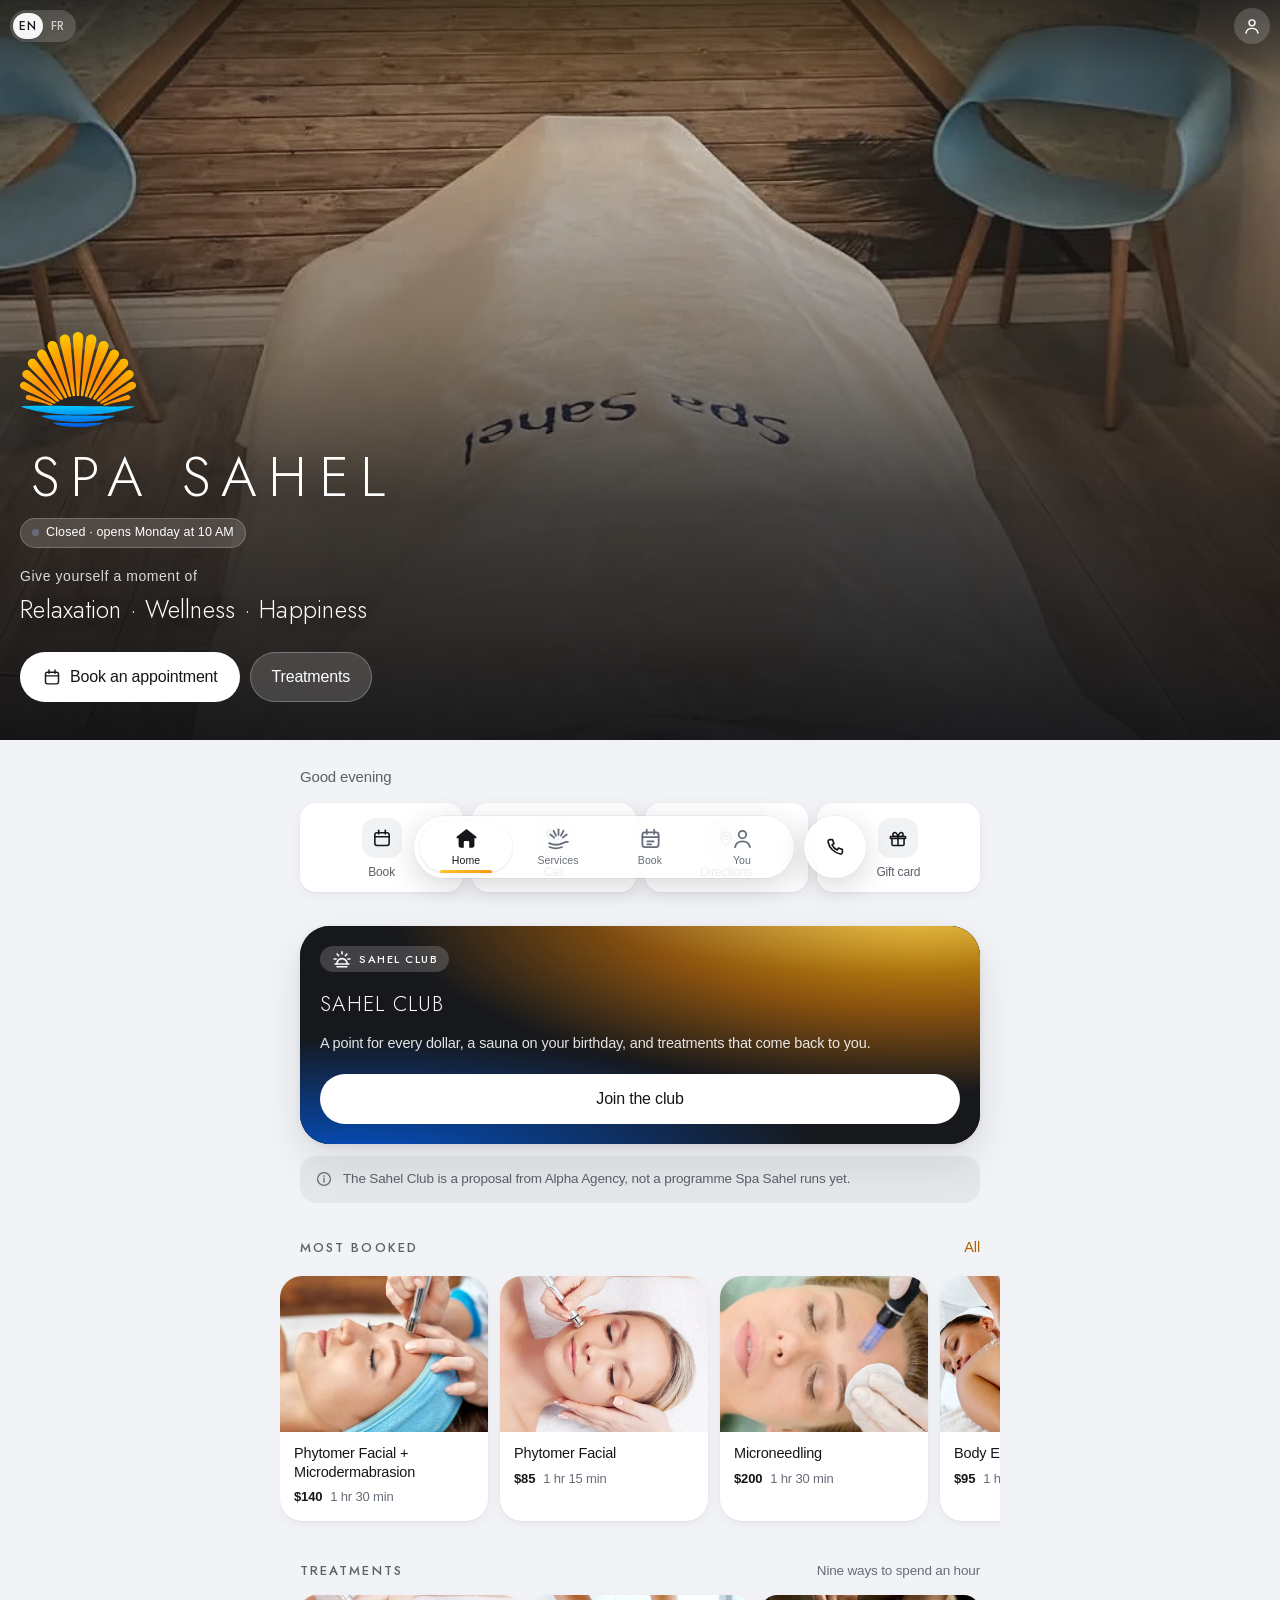
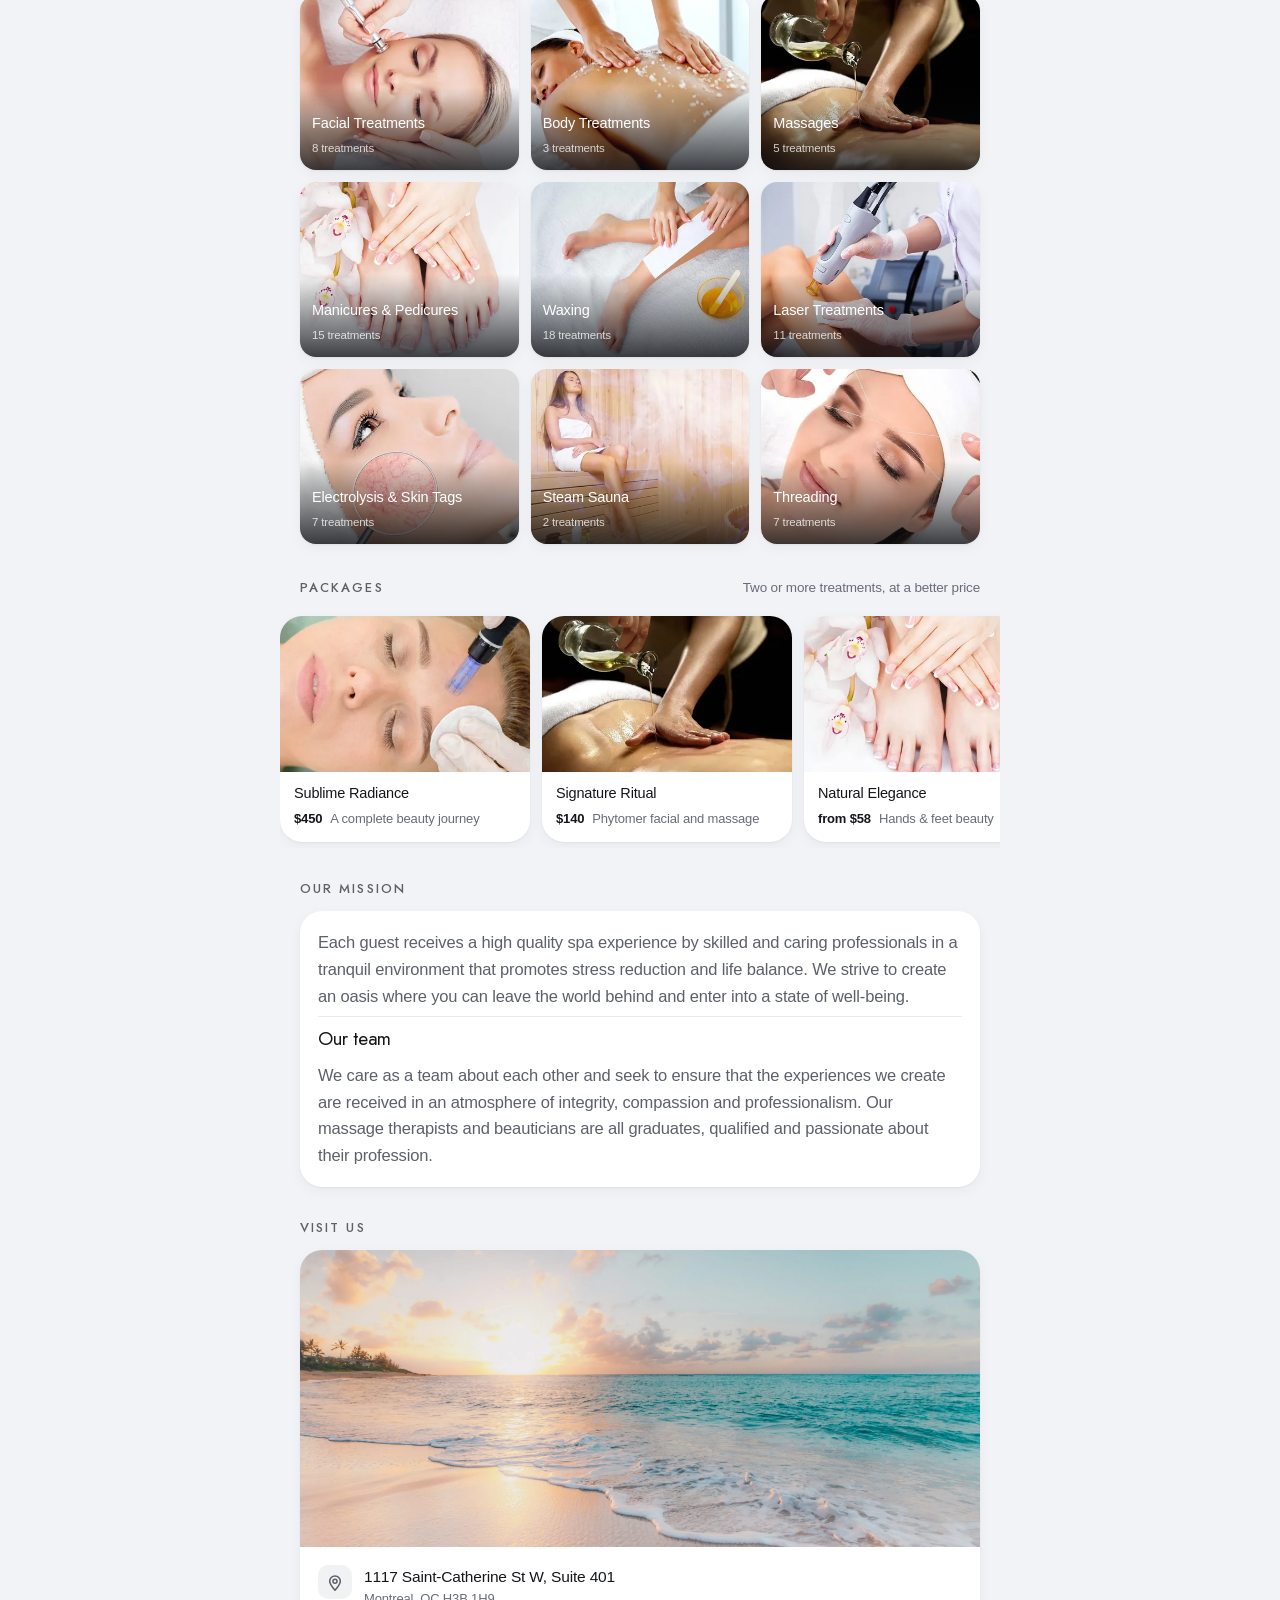
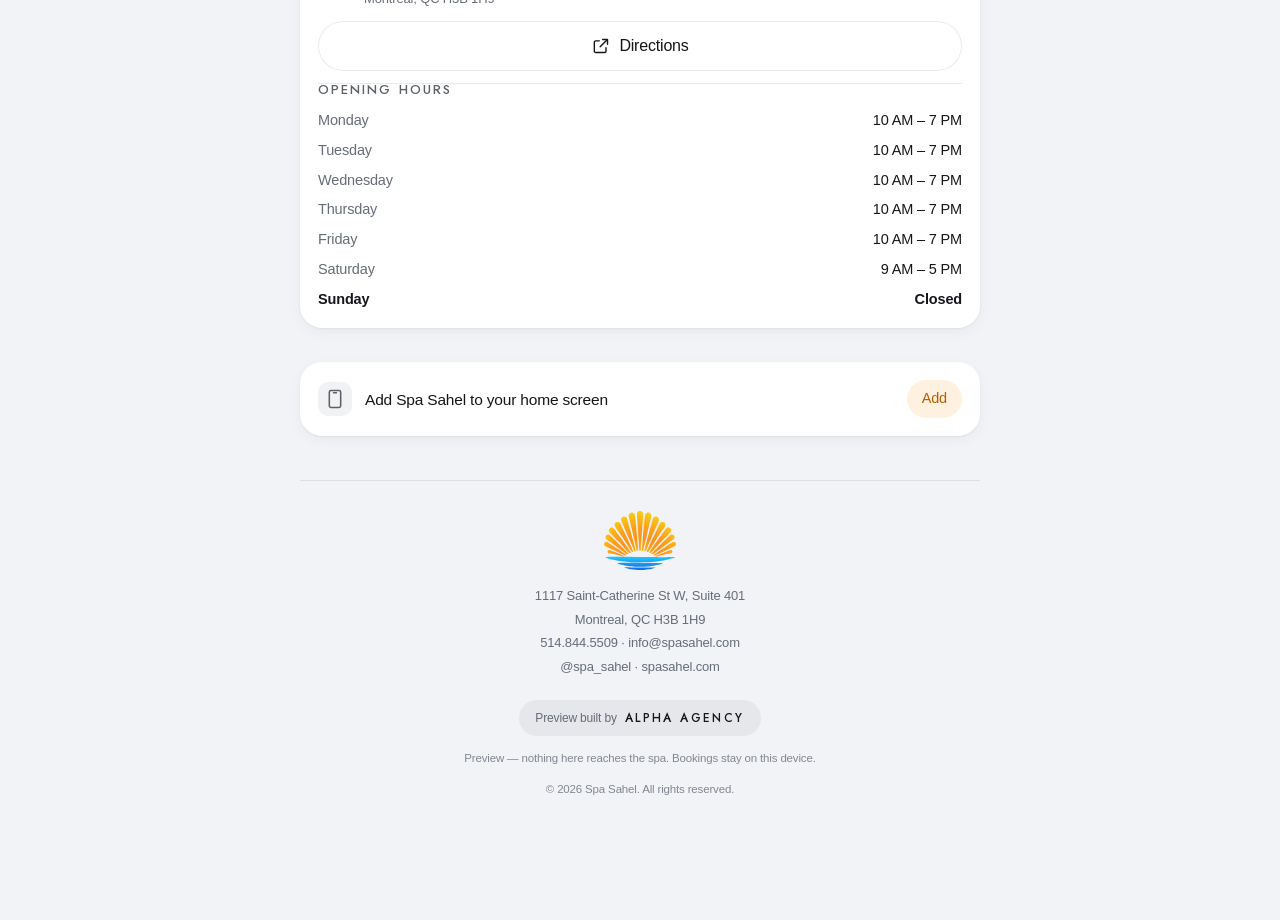
==== commit 1603d985: "Nav bar rebuilt, and the design bugs under it The tab bar "folded" by hiding three tabs inside a cap" ====
--- a/index.html
+++ b/index.html
@@ -23,7 +23,7 @@
 <link rel="apple-touch-icon" href="assets/icons/apple-touch-icon.png">
 <link rel="preload" href="assets/fonts/jost.woff2" as="font" type="font/woff2" crossorigin>
 <link rel="preload" href="assets/photos/room-sm.webp" as="image" type="image/webp">
-<link rel="stylesheet" href="css/app.css?v=3b526b7384">
+<link rel="stylesheet" href="css/app.css?v=938055b53a">
 
 <script>
 /* Theme and language before the first paint, so nothing flashes the wrong one.
@@ -56,9 +56,9 @@
 <div id="boot" aria-hidden="true"><div class="boot-logo"><svg class="logo" viewBox="0 0 1000 820.4" focusable="false"><defs><radialGradient id="sun-boot" gradientUnits="userSpaceOnUse" cx="500.0" cy="642.5" r="642.5"><stop offset="0.0" stop-color="#FDBE12"/><stop offset="0.2" stop-color="#FDA606"/><stop offset="0.42" stop-color="#FD8901"/><stop offset="0.62" stop-color="#FD9506"/><stop offset="0.79" stop-color="#FDAC01"/><stop offset="0.9" stop-color="#FDBE01"/><stop offset="1.0" stop-color="#FDC901"/></radialGradient><linearGradient id="sea-boot" gradientUnits="userSpaceOnUse" x1="0" y1="642.5" x2="0" y2="820.4"><stop offset="0.0" stop-color="#06C2FC"/><stop offset="1.0" stop-color="#005BE3"/></linearGradient></defs><path fill="url(#sun-boot)" d="M498.4 0C502.5 -0.1 507.6 0.3 511.8 1.3C515.6 2.3 519.3 4.1 522.4 5.8C525 7.1 526.7 8.1 529.1 10.2C532.4 13.2 537.1 18.2 539.7 23.1C542.3 28 543.7 32.2 544.6 39.5C546.2 53.3 543.3 71.3 541.5 100.9C536.9 177.5 516.9 451.5 512.4 513.5C511 531.5 511.2 543.3 509.7 548.4C509.3 549.9 509.3 550.5 508.2 551.2C505.8 552.6 494.9 553.4 492.2 551.2C490.1 549.5 491 547.5 490.3 542.6C486.2 513.6 476.3 328.6 470 239.8C465 170 456.9 79 455.9 52.8C455.6 45.8 455.5 43.5 455.9 39.5C456.2 36.1 456.8 32.9 457.6 30.2C458.4 27.8 459.1 26.1 460.3 23.9C461.8 21.2 464.2 17.7 466.5 15.1C468.7 12.6 471.1 10.3 473.6 8.4C476 6.6 478.6 5.2 481.1 4C483.6 2.8 486 2 488.7 1.3C491.7 0.6 494.9 0.1 498.4 0ZM383.2 22.1C386.5 21.9 390.4 22.1 393.5 22.5C396.1 22.9 397.9 23.3 400.6 24.3C404.4 25.7 410.5 29 413.9 31.4C416.3 33.1 417.9 34.7 419.6 36.7C421.6 38.9 423.4 41.1 425 44.2C427.1 48.4 428.4 51.2 430.3 60.2C439.5 103.6 459.7 362.7 467.3 449C471.2 492 474.8 532.9 475.3 545.6C475.4 548.8 476 550.5 475.3 551.5C474.8 552.2 474.1 552.2 472.9 552.5C470.1 553.3 459.8 555.3 457.4 554.3C456.4 553.9 456.5 553.7 455.9 552.4C449.1 538.4 412.4 363.6 392.3 279.5C375 206.9 346.8 96.6 342.9 77.1C342.3 73.8 342.1 73.7 342 71.3C341.8 67.5 341.8 61.1 342.9 56.2C344.1 51.2 346.6 45.5 349.1 41.6C351.1 38.4 353.3 36.3 355.8 34C358.3 31.7 361.1 29.6 364.2 27.8C367.4 26 371.4 24.4 374.8 23.4C377.7 22.6 380.3 22.2 383.2 22.1ZM610.1 22.1C613.9 21.7 618.3 21.8 622.1 22.5C625.8 23.2 629.4 24.5 632.7 26.1C635.9 27.5 638.9 29.3 641.6 31.4C644.2 33.3 646.6 35.7 648.7 38C650.6 40.3 652.2 42.5 653.6 45.1C655 47.9 656.3 51.4 657.1 54.4C657.8 57.2 658.2 59.5 658.4 62.4C658.7 66 658.8 68.3 658 74.4C654.9 96.4 636 163.1 621.8 222.1C600.6 310.1 550 534.4 544.1 551.5C543.6 553 543.9 553.3 543.1 553.8C540.8 555.1 528.7 552.7 526.2 552.1C525.4 551.9 525 552 524.7 551.5C524.1 550.6 524.6 549.1 524.7 546.1C525.3 531.7 530.5 472.8 535.3 419.9C543.4 330.1 560.5 97.8 570.6 57.1C572.8 48.5 574 46.5 576.8 42C579.6 37.6 583.5 33.5 587.4 30.5C591.1 27.7 595.4 25.7 599.4 24.3C603 23 606.4 22.4 610.1 22.1ZM277.3 77.2C281.3 77.2 287.6 77.8 292 79C295.9 80.1 299.3 81.6 302.7 83.9C306.5 86.5 310.8 90.3 313.7 94.1C316.5 97.7 317.4 99.7 319.9 106C327.9 126 343.9 188.7 357 235.8C372.7 292 392.5 364.7 407.3 420.7C419.6 467.1 436.4 532.4 440 548.2C440.8 551.8 441.5 553.4 441.3 554.9C441.2 555.8 441.1 556.3 440.3 556.9C438.2 558.6 426.5 560.2 423.9 560.5C423.1 560.5 422.9 560.7 422.4 560.4C421.7 560 421.5 559.4 420.6 557.7C414.2 545.8 381.8 462.6 357 404.3C323.9 326.6 247.5 159.9 238.8 133.2C237.3 128.7 237.3 128 237 125.1C236.6 121.9 236.6 118.1 237 114.9C237.3 112 237.8 109.7 238.8 106.9C240 103.3 242.6 98.3 244.5 95.4C245.9 93.3 246.8 92.2 248.5 90.5C251 88 255 84.6 258.7 82.5C262.3 80.5 266.8 79 270.2 78.1C272.8 77.5 274.5 77.2 277.3 77.2ZM716.9 77.2C719.5 76.9 721 77 723.5 77.2C727.1 77.6 732.2 78.5 736 79.9C739.5 81.2 742.8 83.1 745.7 85.2C748.6 87.3 751.2 89.9 753.3 92.3C755.1 94.4 756.4 96.1 757.7 98.5C759.4 101.6 761.3 106.7 762.1 109.6C762.7 111.4 762.9 112.1 763 114.1C763.3 117.9 764.2 122.3 762.1 130.9C754.3 164.2 692.4 289.6 660.7 363.7C631.8 431.1 587.9 542.7 579.4 557.3C578.2 559.3 578.4 559.9 577 560.5C573.9 561.6 560.7 558.1 558.8 556.5C558.3 556 558.3 555.8 558.3 554.9C558 549 568.6 512.4 574.1 490.9C579.8 469 584.3 452.4 591.8 424.7C604.4 378 627.3 293.2 643 236.7C656 190.1 672.1 129.9 679.2 109.6C681.5 103 682.2 100.4 684.5 96.7C686.7 93.3 689.4 90.5 692.5 87.9C695.6 85.1 699.2 82.5 703.1 80.8C707.3 78.9 713.1 77.7 716.9 77.2ZM808.7 151.4C812.6 151.1 817.5 151.3 821.6 152.3C825.5 153.1 829.6 155 832.6 156.7C835.1 158 836.7 159.2 838.9 161.1C841.7 163.7 845.4 167.3 847.7 171.3C850.2 175.5 852.2 181.2 853 186C853.8 190.2 853.8 194.2 853 198.4C852.2 203.3 851.5 206.1 847.7 213.5C834.1 240.6 767.4 331.6 728.2 391.1C689.1 450.3 624.3 560.9 612.9 569.7C611.6 570.7 611.4 570.6 610 570.6C606.7 570.6 594.9 569.3 592.8 564.4C589.2 556.2 605.5 533.2 613 516C621.7 496 628.6 480.5 642.1 451.6C670.3 391 763.5 194.7 776.3 172.2C778.1 169 778.1 168.8 779.8 166.9C782.5 163.9 788 159.1 791.8 156.7C794.6 154.9 797 154 799.8 153.1C802.6 152.2 805.4 151.6 808.7 151.4ZM184.2 151.8C187.7 151.6 191.9 151.5 195.8 152.3C199.9 153.1 204.3 154.5 208.2 156.7C212.2 158.9 216.4 162.4 219.3 165.6C221.6 168.1 221.9 168.8 224.6 173.5C239.7 200 327.5 385.6 356.1 447.1C370.6 478.2 378.7 496.7 387.9 517.8C395.3 534.6 407.3 559.4 407.3 563.7C407.3 564.3 407.2 564.4 406.8 564.9C405.1 566.5 392.7 571.3 389.5 571C388.3 570.9 388.3 570.8 387.1 569.7C376.1 559.3 299.4 432 258.1 369.4C221.2 313.5 162.2 233.4 151.4 211.7C148.8 206.6 148.6 205.1 147.8 201.5C147.1 197.8 146.8 193.6 147 190C147.1 186.6 147.8 183.2 148.7 180.2C149.6 177.5 151 174.9 152.3 172.7C153.4 170.7 154.1 169.2 155.8 167.3C158.4 164.4 163.1 160 166.9 157.6C170.1 155.5 173.5 154.1 176.6 153.2C179.3 152.3 181.4 152 184.2 151.8ZM103 229.9C107.1 229.6 112.2 230.1 115.9 230.8C118.9 231.4 121.2 232.2 123.9 233.5C127.1 235 130.6 237.1 133.6 239.7C136.9 242.4 138 243.8 142.5 249.4C163.4 275.1 267.2 419.9 305.8 474.9C327.7 506.1 344.1 530.8 356.1 549.1C363 559.6 370.4 569.6 372 574.2C372.6 575.8 373 576.5 372.4 577.6C370.8 580.3 362.1 586.9 354 585.1C328.1 579.5 262.2 486 215.8 437.4C169.6 389.2 91.4 314.9 75.9 294.7C72.3 289.9 71.6 288.2 70.2 285C68.9 282 68 279.4 67.5 276.1C66.9 272.1 67 266.8 67.5 262.8C68 259.3 68.7 256.6 70.2 253.4C72 249.5 75.6 244.4 78.2 241.5C80 239.5 81.4 238.4 83.5 237C85.9 235.4 88.8 233.7 91.9 232.6C95.3 231.3 99.1 230.2 103 229.9ZM887.7 229.9C891.6 229.4 895.4 229.4 899.2 229.9C903.2 230.5 907.6 231.8 911.2 233.5C914.6 235.1 917.7 237.1 920.5 239.7C923.6 242.6 926.9 246.6 928.9 250.3C930.7 253.6 931.7 257.1 932.5 260.5C933.2 263.9 933.5 267.4 933.4 270.8C933.2 274.2 932.8 277.5 931.6 281C930.1 285.3 929.1 288 924.5 294.3C907.9 317 832.7 386.9 786.9 434.8C740.1 483.6 658.3 579.7 646.9 584.7C645.6 585.2 645.6 584.9 644.4 584.7C641.3 584.1 630.1 579.1 628 577.6C627.5 577.2 627.2 577 627.1 576.6C627 576 627.4 575.4 628 574.2C629.9 570.4 636.7 560.1 643 550.4C653.4 534.5 666.2 515.4 684.9 488.6C721.1 436.9 821.6 298.2 846.9 264C854.5 253.7 857.9 248.8 861.9 244.1C864.3 241.3 865.9 239.7 868.1 237.9C870.3 236.2 872.4 234.7 875.2 233.5C878.7 231.9 883.5 230.5 887.7 229.9ZM55.4 327.9C60.2 327.8 67.1 328.6 72.3 330.6C77.3 332.5 79.2 334 86 339.4C114.2 362 241.5 491.2 286.4 536.7C309.6 560.2 335.2 584.9 338.4 591C339 592 339.2 592.3 338.9 593C337.8 595.4 325.2 602.1 322.1 602.4C320.9 602.5 321 602.2 319.6 601.5C307.2 594.8 201 512.2 149.5 474.9C107.5 444.4 49.8 407.5 34 393.2C29.4 388.9 28.2 387.3 26.1 383.9C24.1 380.6 22.5 377 21.6 373.2C20.7 369.3 20.5 364.5 20.7 360.7C21 357.6 21.5 355.1 22.5 352.3C23.6 349.3 25.3 346.2 27.4 343.4C29.7 340.3 32.7 336.9 35.8 334.6C38.8 332.4 42.2 330.8 45.6 329.7C48.7 328.6 51.6 327.9 55.4 327.9ZM938.4 327.9C942.8 327.4 947.6 327.8 951.8 328.8C955.6 329.7 959.1 331.1 962.4 333.2C965.9 335.5 969.6 338.9 972.2 342.1C974.4 344.9 976.3 348 977.5 350.9C978.5 353.5 979 355.5 979.3 358.5C979.6 362.8 979.4 369.8 978.4 374.1C977.6 377.4 976.6 379.6 974.8 382.5C972.5 386.3 970.7 388.9 965.1 394C946.5 411.1 877.5 455.4 831.9 488.6C782.9 524.3 691 595.3 680.4 601.5C679.3 602.1 679.4 602.4 678.4 602.4C675.4 602.2 661.9 597.3 661.1 592.6C660.1 586.1 676.2 575.6 686.3 564.9C700.7 549.6 717 533 740.1 509.8C780.8 469 884.1 365.8 910.5 342.9C917.9 336.5 920.5 334 925.5 331.4C929.8 329.3 934 328.3 938.4 327.9ZM28 429.4C30.7 429 33.1 429.1 35.6 429.4C38.1 429.7 40.3 430.1 43.1 431.2C46.9 432.6 49.3 434.2 56 438.3C83.2 454.7 214.9 542.4 257.2 571.5C277.1 585.2 291.6 595.4 300.5 602.4C304.6 605.8 309.5 607.7 309.3 610.3C309.2 613 300.3 617.2 297.8 618.2C296.7 618.7 296.7 618.9 295.3 618.7C284.3 617.3 202.3 574.6 155.7 553C109.3 531.5 33.3 499.4 16.4 489.4C12.3 486.9 11.5 486.4 9.3 484C6.7 481.2 3.8 476.7 2.2 473C0.9 469.7 0.3 466.3 0 463.2C-0.2 460.3 -0.2 457.5 0.4 454.7C1.1 451.6 2.4 448.3 4 445.4C5.6 442.5 8 439.5 10.2 437.4C12.2 435.5 13.9 434.2 16.4 432.9C19.6 431.4 24.5 429.9 28 429.4ZM964.4 429.4C968.6 428.9 973.1 429.4 976.9 430.3C980.3 431.1 983.6 432.7 986.3 434.3C988.5 435.7 990.2 437 992 439.2C994.4 442 997.3 446.3 998.7 450.3C1000 454.2 1000.1 459 1000 462.7C999.9 465.7 999.6 468 998.7 470.8C997.5 474.2 995.4 478.3 992.9 481.4C990.4 484.5 988.9 486 983.6 489.4C965.8 500.7 899.9 527.2 855.8 547.7C808.1 569.8 720.3 613.1 707.3 617.8C705.4 618.5 705.4 618.9 704 618.7C701 618.2 690.8 614 690.7 609.8C690.5 600.3 733 578.5 756.9 561.8C784.4 542.7 815.8 522.4 846.9 501.8C880.3 479.8 932.4 442.9 951.1 433.8C957.4 430.8 960 429.9 964.4 429.4ZM69.5 542.4C71.7 542 73.1 542.1 75.3 542.4C78.2 542.8 80.5 543.5 85.1 545C96.3 548.7 120.1 558.2 142.4 567.1C174.4 579.8 234.2 604.4 258.1 614.8C268.9 619.4 278.1 622.7 281.4 625.4C282.6 626.3 283.5 627 283.3 627.9C282.9 629.7 277.3 633.6 272 634.2C260.8 635.4 236.1 623.2 217.9 618.3C199.4 613.2 183.1 609 161.8 604.2C134 597.8 79.2 589.9 65 584.3C60.6 582.5 59.1 581.1 57 579.4C55.3 578 54.1 576.7 53 575C51.7 573 50.5 570.5 49.9 568.3C49.3 566.1 49.2 563.9 49.4 561.5C49.7 559 50.3 555.9 51.7 553.5C53.1 551 55.2 548.6 57.9 546.8C61 544.7 66.2 543 69.5 542.4ZM925.2 542.4C929.1 541.9 932.4 542.5 935.4 543.3C938 543.9 940.1 545 942.1 546.4C944.1 547.8 946 549.5 947.4 551.7C949.1 554.2 950.6 558 951 561C951.4 563.9 950.8 567.1 950.1 569.6C949.5 571.6 948.7 573.2 947.4 575C945.9 577.1 943.4 579.6 941.2 581.2C939.3 582.6 938.4 583.1 935 584.3C922.4 588.6 869.4 597.1 842.2 603.3C820.7 608.1 803.8 612.2 784.8 617.4C765.9 622.5 740.1 635.5 728.5 634.2C722.9 633.5 717.5 629 716.7 627.4C716.5 627 716.5 626.7 716.8 626.2C718.2 624.2 728.8 620.6 738 616.5C754.7 609.2 783.4 596.9 809 586.5C838.7 574.4 885.6 555.7 905.7 548.6C914.6 545.4 919.7 543 925.2 542.4Z"/><path fill="url(#sea-boot)" d="M804.3 642.5C887.3 642.6 987.7 637.4 988.8 643C989.2 644.6 980.9 646.8 974.7 649.1C963.6 653.3 944.9 659.2 926.6 664.2C902.8 670.7 871.6 678 843.6 683.6C815.3 689.2 787.1 693.8 757.5 697.7C726.4 701.8 689.6 705.2 661.3 707.4C639 709.2 621.3 710.1 601.3 710.9C581.4 711.8 564 712.4 541.7 712.7C513.3 713.1 473 713.1 444.6 712.7C422.3 712.4 405.5 711.9 385 710.9C363.3 709.9 340.7 708.5 317.9 706.5C294.1 704.5 267.3 701.5 245.1 698.6C226.3 696.1 211.2 693.8 193 690.6C172.9 687.1 149.7 682.6 129.9 678.3C112 674.4 94.8 670.2 79.1 665.9C65.4 662.2 52.7 658.4 40.7 654.5C30.2 650.9 10.5 646.7 11 643.7C13.7 628.6 632.2 642.5 804.3 642.5ZM724.4 723.7C767.8 723.7 812.1 721.4 816.3 723.8C816.8 724 816.9 724.3 816.8 724.6C816.7 725 815.7 725.3 814.5 725.9C811.1 727.7 802.1 731.7 793.8 734.8C782.1 739 766.2 744 750.5 748C732.3 752.7 709.9 757 690.9 760.4C673.7 763.4 657.8 765.5 641.5 767.4C625.5 769.3 611.4 770.7 593.8 771.8C572.2 773.3 547.2 774.6 521.4 774.9C491.8 775.4 455.3 774.9 426.1 773.6C401.1 772.5 374.1 770.2 356.8 768.3C346.3 767.2 341.2 766.3 331.6 764.8C318.4 762.7 299.6 759.8 284.8 756.8C271.2 754.1 258.9 751.5 246 748C232.7 744.4 217.5 740 206.2 735.6C197.5 732.2 182.9 727.8 183.6 724.9C186.7 711.1 619.1 723.8 724.4 723.7ZM284 784.2C287.4 779.7 396.9 786.3 459.2 786.4C530.3 786.5 648 783.9 687.7 784.2C701.8 784.3 715.9 783.1 716.2 784.9C716.5 786.4 702.8 790.7 696.3 793C690.3 795.1 686.2 796.3 678.6 798.3C665.2 801.8 642.2 807.4 622.5 810.7C600.9 814.3 576.9 817 554.1 818.6C531.4 820.2 507.3 820.6 486.1 820.4C467.4 820.2 451.4 819.3 433.6 817.7C414.8 816.1 391.8 813.1 376.1 810.7C365.2 809 358.1 807.5 348.3 805.4C337.4 802.9 323.7 799.5 313.9 796.6C306.5 794.3 299.9 792 294.5 789.9C290.5 788.4 285.4 786.8 284.3 785.5C283.9 785 283.6 784.6 284 784.2Z"/></svg></div></div>
 <!-- boot:end -->
 
-<header id="topbar" data-lifted="0" data-tone="light">
+<header id="topbar" data-lifted="0" data-titled="0" data-tone="light">
   <button id="lang-pill" class="lang-pill" type="button" aria-label="Language"></button>
-  <h1 id="tb-title" class="tb-title"></h1>
+  <div id="tb-title" class="tb-title" aria-hidden="true"></div>
   <a class="tb-btn" href="#/you" aria-label="You">
     <svg class="ico" viewBox="0 0 24 24" fill="none" stroke="currentColor" stroke-width="1.7"
       stroke-linecap="round" stroke-linejoin="round" aria-hidden="true" focusable="false">
@@ -73,8 +73,8 @@
 
 <nav id="tabbar" class="no-lens" aria-label="Sections">
   <div id="tabs">
-    <div id="tabs-lens" aria-hidden="true"></div>
     <div id="tabs-row">
+      <div id="tabs-lens" aria-hidden="true"></div>
       <a class="tab" data-tab="home" href="#/"><span class="tab-ico"></span><span class="tab-label">Home</span></a>
       <a class="tab" data-tab="services" href="#/services"><span class="tab-ico"></span><span class="tab-label">Services</span></a>
       <a class="tab" data-tab="book" href="#/book"><span class="tab-ico"></span><span class="tab-label">Book</span></a>
@@ -112,6 +112,6 @@
 <link rel="modulepreload" href="js/views/services.js">
 <link rel="modulepreload" href="js/views/you.js">
 <!-- preload:end -->
-<script type="module" src="js/app.js?v=3b526b7384"></script>
+<script type="module" src="js/app.js?v=938055b53a"></script>
 </body>
 </html>
--- a/css/app.css
+++ b/css/app.css
@@ -70,6 +70,8 @@
   --glass-line: rgba(20, 22, 26, .085);
   --glass-filter: saturate(185%) blur(22px) brightness(1.04);
   --lens: rgba(255, 255, 255, .92);
+  --lens-shadow: 0 1px 3px rgba(16, 20, 28, .13), inset 0 .5px 0 rgba(255, 255, 255, .8);
+  --tab-ink-on: #FFFFFF;   /* the cut-out lines inside a filled tab icon — the lens colour */
 
   --ok: #19894B;
   --warn: #B3590B;
@@ -98,8 +100,8 @@
   --ease: cubic-bezier(.4, 0, .2, 1);
 }
 
-:root:not([data-theme="light"]) {
-  @media (prefers-color-scheme: dark) {
+@media (prefers-color-scheme: dark) {
+  :root:not([data-theme="light"]) {
     color-scheme: dark;
     --ground: #0B0C0E;
     --card: #17191D;
@@ -123,6 +125,8 @@
     --glass-line: rgba(255, 255, 255, .10);
     --glass-filter: saturate(180%) blur(22px) brightness(.92);
     --lens: rgba(255, 255, 255, .16);
+    --lens-shadow: inset 0 0 0 .5px rgba(255, 255, 255, .16);
+    --tab-ink-on: #3A3C40;
     --ok: #3DD07A;
     --warn: #FFB454;
     --bad: #FF6B6B;
@@ -153,6 +157,8 @@
   --glass-line: rgba(255, 255, 255, .10);
   --glass-filter: saturate(180%) blur(22px) brightness(.92);
   --lens: rgba(255, 255, 255, .16);
+  --lens-shadow: inset 0 0 0 .5px rgba(255, 255, 255, .16);
+  --tab-ink-on: #3A3C40;
   --ok: #3DD07A;
   --warn: #FFB454;
   --bad: #FF6B6B;
@@ -210,7 +216,11 @@
 
 .screen {
   padding-bottom: calc(var(--dock) + 24px);
-  animation: screen-in .42s var(--spring) both;
+  /* backwards, not both: `both` holds the last keyframe, and translate3d → none
+     interpolates to an IDENTITY MATRIX rather than to none. That kept every
+     screen a backdrop root, so the glass on the hero and the club card blurred
+     nothing. `backwards` applies the first frame early and nothing after. */
+  animation: screen-in .42s var(--spring) backwards;
 }
 .screen.pad-top { padding-top: calc(var(--topbar-h) + var(--safe-t)); }
 .screen.flush { padding-top: 0; }
@@ -242,7 +252,6 @@
 }
 .sec-head .sub { font-size: 13.5px; color: var(--ink-3); }
 .sec-head .more { font-size: 14.5px; color: var(--tint); font-weight: 500; }
-.sec-head .more:hover { text-decoration: underline; }
 
 .title-xl {
   font-family: var(--display);
@@ -264,7 +273,7 @@
   position: fixed; inset: 0 0 auto 0; z-index: 60;
   height: calc(var(--topbar-h) + var(--safe-t));
   padding-top: var(--safe-t);
-  display: flex; align-items: center; gap: 6px;
+  display: flex; align-items: center; justify-content: space-between;
   padding-inline: 10px;
   background: transparent;
   transition: background .3s var(--ease), box-shadow .3s var(--ease);
@@ -279,19 +288,35 @@
   transition: opacity .28s var(--ease);
 }
 #topbar[data-lifted="1"]::before { opacity: 1; }
+/* Over a photograph the bar has no material, so its controls get a soft dark
+   edge to sit on instead. Content sliding under a transparent bar then dims as
+   it goes — iOS's scroll-edge effect — rather than colliding with a white chip. */
+#topbar::after {
+  content: ""; position: absolute; inset: 0 0 -18px 0; z-index: -1;
+  background: linear-gradient(180deg, rgba(8, 10, 14, .38), rgba(8, 10, 14, .14) 62%, transparent);
+  opacity: 0;
+  transition: opacity .28s var(--ease);
+  pointer-events: none;
+}
+#topbar[data-tone="dark"]::after { opacity: 1; }
 /* over the hero photograph the chrome goes white and drops its material */
 #topbar[data-tone="dark"] { color: #fff; }
 #topbar[data-tone="dark"] .tb-btn { background: rgba(255, 255, 255, .17); color: #fff; }
-#topbar[data-tone="dark"] .tb-btn:hover { background: rgba(255, 255, 255, .28); }
-
+
+/* Centred on the SCREEN, not in the room the controls leave: the language
+   pill is wider than the profile button, so a flex title sat 15px off centre.
+   Symmetric insets clear the wider side. */
 .tb-title {
-  flex: 1 1 auto; min-width: 0; text-align: center;
+  position: absolute; top: var(--safe-t); left: 88px; right: 88px;
+  height: var(--topbar-h); line-height: var(--topbar-h);
+  margin: 0; text-align: center;
   font-size: 16px; font-weight: 600; letter-spacing: -.015em;
   white-space: nowrap; overflow: hidden; text-overflow: ellipsis;
   opacity: 0; transform: translateY(9px);
   transition: opacity .26s var(--ease), transform .34s var(--spring);
-}
-#topbar[data-lifted="1"] .tb-title { opacity: 1; transform: none; }
+  pointer-events: none;
+}
+#topbar[data-titled="1"] .tb-title { opacity: 1; transform: none; }
 
 .tb-btn {
   width: 36px; height: 36px; flex: none;
@@ -301,7 +326,6 @@
   color: var(--ink);
   transition: background .18s var(--ease), transform .18s var(--spring), color .18s var(--ease);
 }
-.tb-btn:hover { background: var(--tint-soft); color: var(--tint); }
 .tb-btn:active { transform: scale(.9); }
 .tb-btn .ico { width: 20px; height: 20px; }
 .tb-btn.wide { width: auto; padding-inline: 13px; border-radius: 18px; gap: 5px; font-size: 14px; font-weight: 500; display: flex; }
@@ -328,31 +352,36 @@
 #topbar[data-tone="dark"] .lang-pill b.on { background: rgba(255, 255, 255, .95); color: #14161A; }
 
 /* ============================================================ TAB BAR
-   A floating capsule of glass. Four tabs, a lens that springs between them and
-   follows a dragged finger, and a fold: scrolling down collapses the bar to the
-   tab you are on, scrolling up opens it again.
-
-   TRAP — the capsule itself may be transformed (it is, when it folds), but
-   nothing ABOVE it in the tree may be, or the backdrop-filter stops sampling
-   and the glass turns into flat paint. That is why #tabbar is fixed to the body
-   and never animated with a keyframe that leaves fill-mode behind.
+   iOS 26's minimising tab bar. A capsule of glass holding four tabs, a round
+   call button beside it, and a lens that springs between tabs and follows a
+   dragged finger. Scroll down a long page and the capsule shrinks to the tab
+   you are on at the leading edge while the button moves to the trailing edge.
+
+   Every x and width comes from js/chrome.js as a custom property, and nothing
+   here competes for them. The first version had two rules of equal specificity
+   setting the capsule's width; the later one always won, so the bar "folded"
+   by hiding three tabs inside a capsule that never got narrower.
+
+   TRAP — #tabbar never moves. The capsule and the button each carry their own
+   backdrop-filter and their own transform, which is fine; a transform on
+   anything ABOVE them makes the glass sample an empty backdrop.
    ================================================================== */
 #tabbar {
   position: fixed; z-index: 70;
-  /* Centred with flexbox, NOT with translateX(-50%). The capsule inside carries
-     the backdrop-filter, and a transformed ANCESTOR makes it sample an empty
-     backdrop — the glass turns into flat paint with no error anywhere. This
-     bar is one declaration away from that, every time it is touched. */
   left: 0; right: 0; bottom: calc(var(--safe-b) + 14px);
-  display: flex; align-items: center; justify-content: center; gap: 10px;
+  height: var(--tabbar-h);
   pointer-events: none;
-  --row-x: 0px; --lens-x: 0px; --lens-w: 0px; --min-w: 0px;
-}
+  --cap-x: 0px; --cap-w: 0px; --call-x: 0px; --call-s: 1;
+  --row-x: 0px; --lens-x: 0px; --lens-w: 0px;
+}
+/* nothing paints until the first measure has put it somewhere */
+#tabbar:not([data-ready]) { visibility: hidden; }
+#tabbar.instant, #tabbar.instant * { transition: none !important; }
 #tabbar > * { pointer-events: auto; }
 
 #tabs {
-  position: relative;
-  height: var(--tabbar-h);
+  position: absolute; left: 0; top: 0;
+  width: var(--cap-w); height: var(--tabbar-h);
   padding: 6px;
   border-radius: 999px;
   overflow: hidden;
@@ -363,35 +392,34 @@
     0 0 0 .5px var(--glass-line),
     inset 0 .5px 0 var(--glass-edge),
     0 8px 30px rgba(16, 20, 28, .16);
-  width: var(--bar-w, auto);
-  transition: width .52s var(--spring), border-radius .4s var(--spring);
-}
-#tabbar.min #tabs { width: calc(var(--min-w) + 12px); }
-#tabbar[data-ready="1"] #tabs { width: calc(var(--w, 0px) + 12px); }
+  transform: translate3d(var(--cap-x), 0, 0);
+  transition: transform .56s var(--spring), width .56s var(--spring);
+  /* sideways movement is ours (the lens); up and down still scroll the page */
+  touch-action: pan-y;
+  -webkit-tap-highlight-color: transparent;
+}
 
 #tabs-row {
-  display: flex; align-items: stretch; height: 100%;
+  position: relative;
+  display: flex; align-items: stretch;
+  width: max-content; height: 100%;
   transform: translate3d(var(--row-x), 0, 0);
-  transition: transform .52s var(--spring);
-}
-
+  transition: transform .56s var(--spring);
+}
+
+/* inside the row, so a tab's position and the lens's are one coordinate space */
 #tabs-lens {
-  position: absolute; top: 6px; left: 0; height: calc(100% - 12px);
-  width: var(--lens-w); border-radius: 999px;
+  position: absolute; top: 0; left: 0; z-index: 0;
+  width: var(--lens-w); height: 100%;
+  border-radius: 999px;
   transform: translate3d(var(--lens-x), 0, 0);
   background: var(--lens);
-  box-shadow: 0 1px 3px rgba(16, 20, 28, .13), inset 0 .5px 0 rgba(255, 255, 255, .8);
+  box-shadow: var(--lens-shadow);
   transition: transform .52s var(--spring-lens), width .52s var(--spring), opacity .25s var(--ease);
   pointer-events: none;
 }
 #tabbar.no-lens #tabs-lens { opacity: 0; }
 #tabbar.dragging #tabs-lens { transition: transform .09s linear, width .09s linear; }
-#tabbar.dragging #tabs-row { transition: none; }
-:root[data-theme="dark"] #tabs-lens,
-:root:not([data-theme="light"]) #tabs-lens { box-shadow: inset 0 0 0 .5px rgba(255, 255, 255, .16); }
-@media (prefers-color-scheme: light) {
-  :root:not([data-theme="dark"]) #tabs-lens { box-shadow: 0 1px 3px rgba(16, 20, 28, .13), inset 0 .5px 0 rgba(255, 255, 255, .8); }
-}
 
 /* the sunrise, under the lens — the brand as light rather than paint */
 #tabs-lens::after {
@@ -404,16 +432,21 @@
 
 .tab {
   position: relative; z-index: 1;
+  flex: none;
   display: flex; flex-direction: column; align-items: center; justify-content: center;
   gap: 2px;
   min-width: 70px; padding-inline: 10px;
+  border-radius: 999px;
   color: var(--ink-3);
   font-size: 10.5px; font-weight: 500; letter-spacing: .01em;
   transition: color .26s var(--ease), opacity .34s var(--spring);
-}
-.tab:hover { color: var(--tint); }
+  -webkit-tap-highlight-color: transparent;
+}
 .tab[aria-current="page"] { color: var(--ink); }
+/* the capsule clips, so the focus ring is drawn inside the tab */
+.tab:focus-visible { outline: none; box-shadow: inset 0 0 0 2px var(--amber); }
 #tabbar.min .tab:not([aria-current="page"]) { opacity: 0; pointer-events: none; }
+.tab-label { white-space: nowrap; }
 
 .tab-ico { position: relative; width: 25px; height: 25px; }
 .tab-ico .ico { position: absolute; inset: 0; width: 25px; height: 25px; transition: opacity .24s var(--ease), transform .38s var(--spring-lens); }
@@ -421,23 +454,26 @@
 .tab[aria-current="page"] .tab-ico .ico:nth-child(1) { opacity: 0; transform: scale(1.1); }
 .tab[aria-current="page"] .tab-ico .ico:nth-child(2) { opacity: 1; transform: none; }
 .tab.under { color: var(--ink); }
-:root { --tab-ink-on: var(--glass); }
-
+
+/* how many treatments are waiting in the basket, on the Book tab */
 .tab-badge {
-  position: absolute; top: -3px; right: -7px;
+  position: absolute; top: -4px; right: -9px; z-index: 2;
   min-width: 17px; height: 17px; padding-inline: 4px;
   display: none; place-items: center;
   border-radius: 9px;
-  background: var(--amber); color: #241300;
-  font-size: 10.5px; font-weight: 700; letter-spacing: 0;
-  box-shadow: 0 0 0 2px var(--glass);
+  background: var(--sunrise); color: #241300;
+  font-size: 10.5px; font-weight: 700; letter-spacing: 0; line-height: 1;
+  font-variant-numeric: tabular-nums;
+  box-shadow: 0 0 0 2px var(--card);
 }
 .tab-badge.on { display: grid; animation: pop .42s var(--spring-lens); }
+.tab-badge.on.bump { animation: pop .42s var(--spring-lens); }
 @keyframes pop { from { transform: scale(.4); } to { transform: scale(1); } }
 
 /* the standing action, beside the places */
 #call-btn {
-  width: var(--tabbar-h); height: var(--tabbar-h); flex: none;
+  position: absolute; left: 0; top: 0;
+  width: var(--tabbar-h); height: var(--tabbar-h);
   display: grid; place-items: center;
   border-radius: 50%;
   background: var(--glass);
@@ -448,19 +484,21 @@
     0 0 0 .5px var(--glass-line),
     inset 0 .5px 0 var(--glass-edge),
     0 8px 30px rgba(16, 20, 28, .16);
-  transition: transform .3s var(--spring-lens), color .24s var(--ease);
-}
-#call-btn:hover { color: var(--tint); transform: scale(1.06); }
-#call-btn:active { transform: scale(.92); }
+  /* one transform carries both where it is and how far it is pressed */
+  transform: translate3d(var(--call-x), 0, 0) scale(var(--call-s));
+  transition: transform .56s var(--spring), color .24s var(--ease);
+  -webkit-tap-highlight-color: transparent;
+}
+#call-btn:active { --call-s: .92; transition-duration: .14s, .24s; }
+#call-btn:focus-visible { outline-offset: 3px; border-radius: 50%; }
 #call-btn .ico { width: 23px; height: 23px; }
 
-/* At iPhone-mini width the four tabs plus the call button would run off the
-   screen, so the tabs give up a little and the button shrinks with them. */
+/* At iPhone-mini width the tabs give up a little room; below 340px the call
+   button goes, and the number stays one tap away on Home. */
 @media (max-width: 400px) {
   :root { --tabbar-h: 58px; }
   .tab { min-width: 62px; padding-inline: 6px; font-size: 10px; }
   .tab-ico, .tab-ico .ico { width: 23px; height: 23px; }
-  #tabbar { gap: 8px; }
 }
 @media (max-width: 340px) {
   .tab { min-width: 56px; }
@@ -483,7 +521,6 @@
   position: relative;
   transition: box-shadow .34s var(--ease), transform .34s var(--spring);
 }
-.card-glow:hover { box-shadow: var(--shadow-2); transform: translateY(-2px); }
 
 .list {
   background: var(--card);
@@ -502,7 +539,6 @@
   content: ""; position: absolute; inset: 0 0 auto 16px; height: .5px;
   background: var(--line);
 }
-button.row:hover, a.row:hover { background: var(--tint-soft); }
 button.row:active, a.row:active { background: var(--fill-2); }
 .row-ico {
   width: 34px; height: 34px; flex: none;
@@ -511,7 +547,9 @@
   background: var(--fill); color: var(--ink-2);
   transition: background .22s var(--ease), color .22s var(--ease);
 }
-.row:hover .row-ico { background: var(--sunrise); color: #2A1700; }
+/* a photo in an icon box fills it — its width/height attributes are the
+   file's pixels, not the size to draw, and it rendered 34 × 312 */
+.row-ico > img { width: 100%; height: 100%; object-fit: cover; border-radius: inherit; }
 .row-body { flex: 1 1 auto; min-width: 0; }
 .row-title { display: block; font-size: 15.5px; font-weight: 500; letter-spacing: -.012em; }
 .row-sub { display: block; font-size: 13px; color: var(--ink-3); margin-top: 2px; line-height: 1.4; }
@@ -548,21 +586,21 @@
   transition: opacity .3s var(--ease);
 }
 .btn-primary > * { position: relative; z-index: 1; }
-.btn-primary:hover { box-shadow: var(--shadow-lift); color: #2A1700; }
-.btn-primary:hover::before { opacity: 1; }
 .btn-primary:active::before { opacity: 1; }
 
 .btn-tint { background: var(--tint-soft); color: var(--tint); }
-.btn-tint:hover { background: var(--sunrise); color: #2A1700; }
 .btn-ghost { background: transparent; box-shadow: inset 0 0 0 1px var(--line); }
-.btn-ghost:hover { background: var(--tint-soft); box-shadow: inset 0 0 0 1px var(--tint-line); color: var(--tint); }
 .btn-quiet { background: transparent; color: var(--ink-2); min-height: 42px; }
-.btn-quiet:hover { color: var(--tint); background: var(--tint-soft); }
 .btn-danger { background: transparent; color: var(--bad); box-shadow: inset 0 0 0 1px var(--line); }
-.btn-danger:hover { background: rgba(194, 43, 43, .1); box-shadow: inset 0 0 0 1px rgba(194, 43, 43, .34); }
 
 /* chips — the filter row on Services, and the health answers */
-.chips { display: flex; gap: 8px; overflow-x: auto; scrollbar-width: none; padding: 2px 0 4px; }
+/* a scrolling strip runs to the edge of the screen, like the rails, instead
+   of stopping hard at the content margin and slicing its last chip in half */
+.chips {
+  display: flex; gap: 8px; overflow-x: auto; scrollbar-width: none;
+  margin-inline: calc(var(--gut) * -1); padding: 2px var(--gut) 4px;
+  scroll-padding-inline: var(--gut);
+}
 .chips::-webkit-scrollbar { display: none; }
 .chips.wrap-chips { flex-wrap: wrap; overflow: visible; }
 .chip {
@@ -578,7 +616,6 @@
   transition: color .2s var(--ease), box-shadow .24s var(--ease), background .24s var(--ease), transform .2s var(--spring);
 }
 .chip .ico { width: 17px; height: 17px; }
-.chip:hover { color: var(--tint); box-shadow: inset 0 0 0 1px var(--tint-line); }
 .chip:active { transform: scale(.96); }
 .chip[aria-pressed="true"], .chip.on {
   color: var(--ink); background: var(--tint-soft);
@@ -608,7 +645,6 @@
   transition: color .2s var(--ease);
 }
 .seg button[aria-selected="true"] { color: var(--ink); }
-.seg button:hover { color: var(--tint); }
 
 /* switch */
 .switch {
@@ -649,7 +685,6 @@
   border-radius: 50%; color: var(--ink-2);
   transition: background .18s var(--ease), color .18s var(--ease);
 }
-.stepper button:hover { background: var(--card); color: var(--tint); }
 .stepper button[disabled] { opacity: .35; pointer-events: none; }
 .stepper .n { min-width: 22px; text-align: center; font-size: 15px; font-weight: 600; font-variant-numeric: tabular-nums; }
 .stepper .ico { width: 16px; height: 16px; stroke-width: 2.2; }
@@ -742,7 +777,6 @@
   box-shadow: inset 0 0 0 1px rgba(255, 255, 255, .26);
   color: #fff;
 }
-.hero .btn-glass:hover { background: rgba(255, 255, 255, .27); }
 
 .hero-door {
   display: inline-flex; align-items: center; gap: 7px;
@@ -779,10 +813,8 @@
   overflow: hidden;
   transition: transform .38s var(--spring), box-shadow .38s var(--ease);
 }
-.tile:hover { transform: translateY(-3px); box-shadow: var(--shadow-2); }
 .tile-media { position: relative; aspect-ratio: 4 / 3; overflow: hidden; background: var(--fill); }
 .tile-media img { width: 100%; height: 100%; object-fit: cover; transition: transform .7s var(--ease), filter .5s var(--ease); }
-.tile:hover .tile-media img { transform: scale(1.06); }
 /* the sunrise wipes across the picture on hover — the brand as an effect */
 .tile-media::after {
   content: ""; position: absolute; inset: 0;
@@ -791,7 +823,6 @@
   opacity: 0;
   transition: transform .8s var(--ease), opacity .3s var(--ease);
 }
-.tile:hover .tile-media::after { transform: translateX(100%); opacity: 1; }
 .tile-body { padding: 12px 14px 14px; }
 .tile-name { font-size: 14.5px; font-weight: 500; letter-spacing: -.012em; line-height: 1.28; }
 .tile-meta { display: flex; align-items: baseline; gap: 8px; margin-top: 6px; font-size: 13px; color: var(--ink-3); }
@@ -802,16 +833,13 @@
 @media (min-width: 640px) { .grid-2 { grid-template-columns: repeat(3, 1fr); } }
 
 .gtile { position: relative; display: block; border-radius: var(--r); overflow: hidden; background: var(--card); box-shadow: var(--shadow-1); transition: transform .34s var(--spring), box-shadow .34s var(--ease); }
-.gtile:hover { transform: translateY(-2px); box-shadow: var(--shadow-2); }
 .gtile-media { aspect-ratio: 5 / 4; overflow: hidden; background: var(--fill); }
 .gtile-media img { width: 100%; height: 100%; object-fit: cover; transition: transform .7s var(--ease); }
-.gtile:hover .gtile-media img { transform: scale(1.07); }
 .gtile-cap { position: absolute; inset: auto 0 0 0; padding: 26px 12px 11px; color: #fff;
   background: linear-gradient(180deg, transparent, rgba(8, 10, 14, .78)); }
 .gtile-cap b { display: block; font-size: 14.5px; font-weight: 500; letter-spacing: -.01em; }
 .gtile-cap small { font-size: 11.5px; opacity: .78; }
 .gtile-ray { position: absolute; inset: auto 0 0 0; height: 3px; background: var(--sunrise); transform: scaleX(0); transform-origin: left; transition: transform .5s var(--spring); }
-.gtile:hover .gtile-ray { transform: scaleX(1); }
 
 /* quick actions */
 .quick { display: grid; grid-template-columns: repeat(4, 1fr); gap: 9px; }
@@ -824,14 +852,19 @@
   font-size: 12px; font-weight: 500; color: var(--ink-2);
   transition: transform .26s var(--spring), color .22s var(--ease), box-shadow .3s var(--ease);
 }
-.quick a:hover, .quick button:hover { color: var(--tint); transform: translateY(-2px); box-shadow: var(--shadow-2); }
 .quick a:active, .quick button:active { transform: scale(.96); }
 .quick .qi {
   width: 40px; height: 40px; display: grid; place-items: center;
   border-radius: 13px; background: var(--fill); color: var(--ink);
   transition: background .28s var(--ease), color .28s var(--ease), transform .4s var(--spring-lens);
 }
-.quick a:hover .qi, .quick button:hover .qi { background: var(--sunrise); color: #2A1700; transform: rotate(-6deg) scale(1.06); }
+
+.quick .ql { display: block; line-height: 1.2; text-align: center; text-wrap: balance; }
+/* French labels run longer ("Carte-cadeau" wraps). Every label gets the same
+   two-line box, so one wrapped label does not leave three looking misplaced. */
+:root[data-lang="fr"] .quick .ql {
+  display: flex; align-items: center; justify-content: center; min-height: 2.4em;
+}
 
 /* ====================================================== the club card */
 .club {
@@ -885,7 +918,10 @@
 .ring-mid small { font-size: 10.5px; color: var(--ink-3); letter-spacing: .06em; text-transform: uppercase; }
 
 /* ======================================================== the booking */
-.steps { display: flex; align-items: center; gap: 6px; padding: 0 var(--gut) 4px; }
+.steps {
+  display: flex; align-items: center; gap: 6px;
+  width: min(100%, 720px); margin-inline: auto; padding: 0 var(--gut) 4px;
+}
 .step-dot {
   flex: 1 1 0; height: 3px; border-radius: 2px;
   background: var(--fill-2);
@@ -895,7 +931,7 @@
 .step-dot.done i, .step-dot.on i { width: 100%; }
 .step-dot.on i { background: var(--sunrise); }
 
-.step-head { padding: 4px var(--gut) 0; }
+.step-head { width: min(100%, 720px); margin-inline: auto; padding: 4px var(--gut) 0; }
 .step-kicker { font-family: var(--display); font-size: 11.5px; font-weight: 500; letter-spacing: .16em; text-transform: uppercase; color: var(--tint); }
 .step-title { font-family: var(--display); font-size: clamp(25px, 7vw, 31px); font-weight: 300; letter-spacing: -.014em; margin-top: 7px; }
 .step-sub { font-size: 14.5px; color: var(--ink-2); margin-top: 9px; line-height: 1.55; }
@@ -925,6 +961,7 @@
 
 /* calendar strip */
 .cal {
+  position: relative;
   display: flex; gap: 8px; overflow-x: auto; scrollbar-width: none;
   margin-inline: calc(var(--gut) * -1); padding: 4px var(--gut) 8px;
   scroll-snap-type: x proximity;
@@ -944,7 +981,6 @@
 .cal-day i { display: block; width: 5px; height: 5px; border-radius: 50%; margin: 6px auto 0; background: var(--ok); }
 .cal-day.tight i { background: var(--warn); }
 .cal-day.full i, .cal-day.closed i { background: var(--ink-3); opacity: .5; }
-.cal-day:hover { box-shadow: inset 0 0 0 1.5px var(--tint-line); transform: translateY(-2px); }
 .cal-day[aria-pressed="true"] {
   background: var(--sunrise); color: #2A1700;
   box-shadow: var(--shadow-lift);
@@ -965,9 +1001,12 @@
   letter-spacing: -.01em;
   transition: transform .24s var(--spring), box-shadow .24s var(--ease), background .24s var(--ease), color .24s var(--ease);
 }
-.slot:hover { box-shadow: inset 0 0 0 1.5px var(--tint-line); color: var(--tint); transform: translateY(-1px); }
 .slot[aria-pressed="true"] { background: var(--sunrise); color: #2A1700; box-shadow: var(--shadow-lift); }
 .slot[disabled] { opacity: .3; pointer-events: none; text-decoration: line-through; }
+.slot.current {
+  opacity: 1; text-decoration: none; color: var(--tint);
+  background: var(--tint-soft); box-shadow: inset 0 0 0 1.5px var(--tint-line);
+}
 .slot-group { margin-top: 18px; }
 .slot-group h3 { font-size: 12.5px; font-weight: 500; letter-spacing: .1em; text-transform: uppercase; color: var(--ink-3); margin-bottom: 9px; }
 
@@ -982,7 +1021,6 @@
   transition: box-shadow .24s var(--ease), background .24s var(--ease), transform .24s var(--spring);
 }
 .person + .person { margin-top: 9px; }
-.person:hover { box-shadow: inset 0 0 0 1.5px var(--tint-line); transform: translateY(-1px); }
 .person[aria-pressed="true"] { box-shadow: inset 0 0 0 2px var(--amber); background: var(--tint-soft); }
 .person[disabled] { opacity: .45; pointer-events: none; }
 .avatar {
@@ -1044,6 +1082,7 @@
 /* ============================================================= sheet */
 #scrim {
   position: fixed; inset: 0; z-index: 80;
+  touch-action: none;
   background: rgba(10, 12, 16, .42);
   -webkit-backdrop-filter: blur(3px); backdrop-filter: blur(3px);
   opacity: 0; pointer-events: none;
@@ -1069,7 +1108,8 @@
 .sheet-grab { width: 38px; height: 5px; border-radius: 3px; background: var(--fill-2); margin: 9px auto 2px; flex: none; }
 .sheet-head { display: flex; align-items: center; gap: 10px; padding: 8px 16px 10px; flex: none; }
 .sheet-head h2 { flex: 1 1 auto; font-size: 17px; font-weight: 600; letter-spacing: -.015em; }
-.sheet-body { overflow-y: auto; -webkit-overflow-scrolling: touch; padding: 0 16px 18px; }
+.sheet-body { overflow-y: auto; -webkit-overflow-scrolling: touch; overscroll-behavior: contain; padding: 0 16px 18px; }
+html.sheet-open, html.sheet-open body { overflow: hidden; }
 .sheet-foot { flex: none; padding: 12px 16px calc(12px + var(--safe-b)); border-top: .5px solid var(--line); display: flex; gap: 10px; }
 @media (min-width: 700px) {
   .sheet { bottom: auto; top: 50%; border-radius: var(--r-xl); transform: translate(-50%, -46%) scale(.96); opacity: 0; }
@@ -1078,14 +1118,15 @@
 }
 
 /* ============================================================= toast */
+/* At the top, under the bar. The foot of the screen belongs to the booking
+   dock and the tab bar, and a toast down there covered the Continue button. */
 #toast {
   position: fixed; z-index: 90;
-  left: 0; right: 0; bottom: calc(var(--dock) + 16px);
+  left: 0; right: 0; top: calc(var(--safe-t) + var(--topbar-h) + 8px);
   margin-inline: auto;
-  transform: translateY(18px);
   width: fit-content; max-width: min(92vw, 420px);
   display: flex; align-items: center; gap: 10px;
-  padding: 12px 17px;
+  padding: 11px 17px;
   border-radius: 999px;
   background: var(--glass);
   -webkit-backdrop-filter: var(--glass-filter);
@@ -1093,9 +1134,10 @@
   box-shadow: 0 0 0 .5px var(--glass-line), 0 10px 34px rgba(16, 20, 28, .22);
   font-size: 14.5px; font-weight: 500;
   opacity: 0; pointer-events: none;
+  transform: translateY(-14px) scale(.97);
   transition: opacity .3s var(--ease), transform .44s var(--spring);
 }
-#toast.on { opacity: 1; transform: translateY(0); }
+#toast.on { opacity: 1; transform: none; }
 #toast .ico { width: 19px; height: 19px; color: var(--tint); }
 
 /* ============================================================ detail */
@@ -1142,7 +1184,6 @@
 }
 .foot-logo { width: 72px; margin: 0 auto 14px; opacity: .9; }
 .foot-lines { font-size: 13px; color: var(--ink-3); line-height: 1.8; }
-.foot-lines a:hover { color: var(--tint); }
 .foot-alpha {
   display: inline-flex; align-items: center; gap: 8px;
   margin-top: 22px; padding: 9px 16px;
@@ -1151,13 +1192,11 @@
   font-size: 12px; color: var(--ink-3);
   transition: background .26s var(--ease), color .26s var(--ease);
 }
-.foot-alpha:hover { background: var(--tint-soft); color: var(--tint); }
 .foot-alpha b {
   font-family: var(--display); font-weight: 500;
   letter-spacing: .2em; text-transform: uppercase; color: var(--ink);
   transition: color .26s var(--ease);
 }
-.foot-alpha:hover b { color: var(--tint); }
 .foot-note { margin-top: 14px; font-size: 11.5px; color: var(--ink-3); opacity: .8; }
 
 /* ============================================================== boot */
@@ -1197,3 +1236,58 @@
 
 /* while the theme is switching, stop every colour from easing at its own pace */
 html.theming, html.theming * { transition: none !important; }
+
+/* The ends of a scrolling strip fade, so where it stops reads as "more this way"
+   rather than as a day cut in half at the edge of the column. Neither strip ever
+   holds glass, which a mask would stop from blurring. */
+.chips, .cal {
+  -webkit-mask-image: linear-gradient(90deg, transparent, #000 var(--gut), #000 calc(100% - var(--gut)), transparent);
+          mask-image: linear-gradient(90deg, transparent, #000 var(--gut), #000 calc(100% - var(--gut)), transparent);
+}
+
+/* ============================================================ touch
+   Hover only where there is a pointer that can hover. On a phone a tapped
+   element keeps :hover until the next tap somewhere else — and when the tap
+   itself changes the layout, the stuck highlight lands on a DIFFERENT row
+   than the one tapped, which reads as the wrong treatment being chosen.
+   Touch gets :active instead; js/app.js listens for touchstart, without
+   which iOS never applies :active at all.
+   ================================================================== */
+.tile:active, .gtile:active, .card-glow:active { transform: scale(.985); }
+.slot:active, .cal-day:active, .person:active { transform: scale(.97); }
+.quick a:active .qi { background: var(--sunrise); color: #2A1700; }
+
+@media (hover: hover) and (pointer: fine) {
+  .sec-head .more:hover { text-decoration: underline; }
+  #topbar[data-tone="dark"] .tb-btn:hover { background: rgba(255, 255, 255, .28); }
+  .tb-btn:hover { background: var(--tint-soft); color: var(--tint); }
+  .tab:hover { color: var(--tint); }
+  #call-btn:hover { color: var(--tint); --call-s: 1.06; }
+  .card-glow:hover { box-shadow: var(--shadow-2); transform: translateY(-2px); }
+  button.row:hover, a.row:hover { background: var(--tint-soft); }
+  .row:hover .row-ico { background: var(--sunrise); color: #2A1700; }
+  .btn-primary:hover { box-shadow: var(--shadow-lift); color: #2A1700; }
+  .btn-primary:hover::before { opacity: 1; }
+  .btn-tint:hover { background: var(--sunrise); color: #2A1700; }
+  .btn-ghost:hover { background: var(--tint-soft); box-shadow: inset 0 0 0 1px var(--tint-line); color: var(--tint); }
+  .btn-quiet:hover { color: var(--tint); background: var(--tint-soft); }
+  .btn-danger:hover { background: rgba(194, 43, 43, .1); box-shadow: inset 0 0 0 1px rgba(194, 43, 43, .34); }
+  .chip:hover { color: var(--tint); box-shadow: inset 0 0 0 1px var(--tint-line); }
+  .seg button:hover { color: var(--tint); }
+  .stepper button:hover { background: var(--card); color: var(--tint); }
+  .hero .btn-glass:hover { background: rgba(255, 255, 255, .27); }
+  .tile:hover { transform: translateY(-3px); box-shadow: var(--shadow-2); }
+  .tile:hover .tile-media img { transform: scale(1.06); }
+  .tile:hover .tile-media::after { transform: translateX(100%); opacity: 1; }
+  .gtile:hover { transform: translateY(-2px); box-shadow: var(--shadow-2); }
+  .gtile:hover .gtile-media img { transform: scale(1.07); }
+  .gtile:hover .gtile-ray { transform: scaleX(1); }
+  .quick a:hover, .quick button:hover { color: var(--tint); transform: translateY(-2px); box-shadow: var(--shadow-2); }
+  .quick a:hover .qi, .quick button:hover .qi { background: var(--sunrise); color: #2A1700; transform: rotate(-6deg) scale(1.06); }
+  .cal-day:hover { box-shadow: inset 0 0 0 1.5px var(--tint-line); transform: translateY(-2px); }
+  .slot:hover { box-shadow: inset 0 0 0 1.5px var(--tint-line); color: var(--tint); transform: translateY(-1px); }
+  .person:hover { box-shadow: inset 0 0 0 1.5px var(--tint-line); transform: translateY(-1px); }
+  .foot-lines a:hover { color: var(--tint); }
+  .foot-alpha:hover { background: var(--tint-soft); color: var(--tint); }
+  .foot-alpha:hover b { color: var(--tint); }
+}
